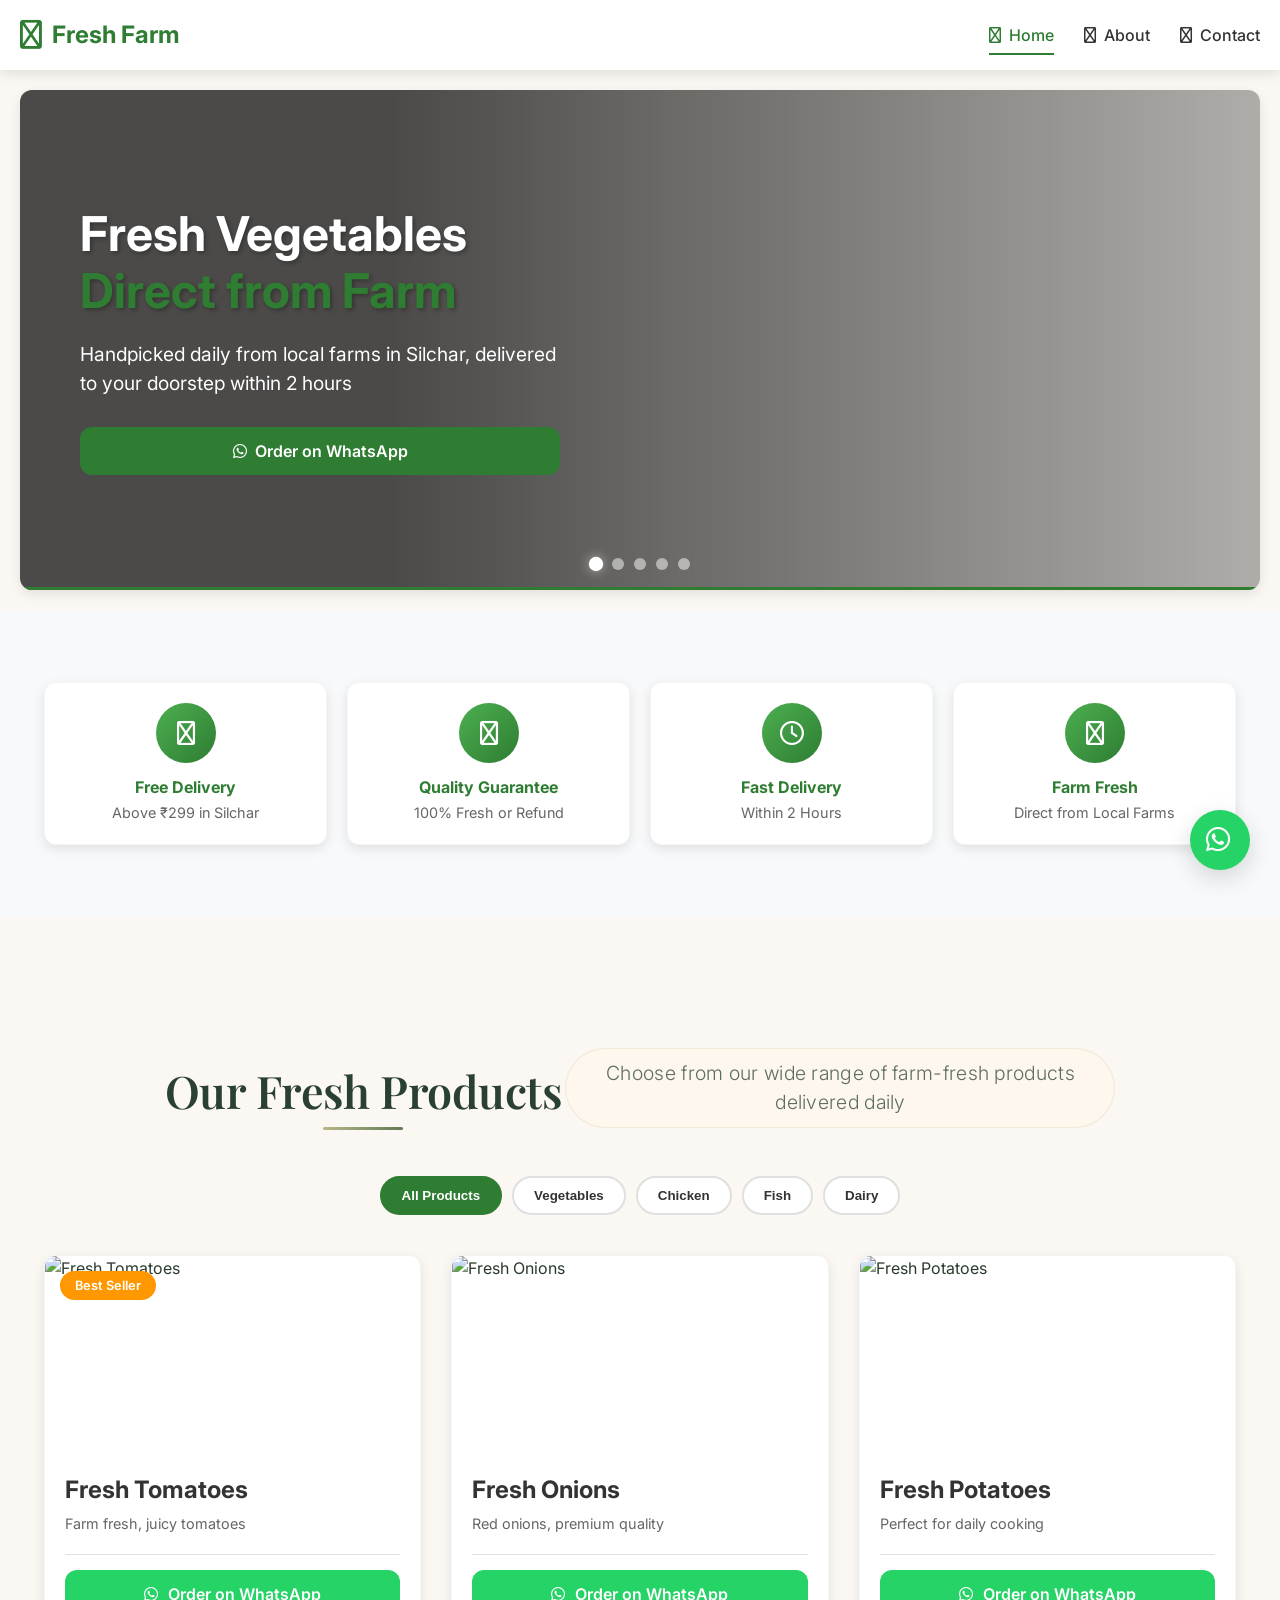
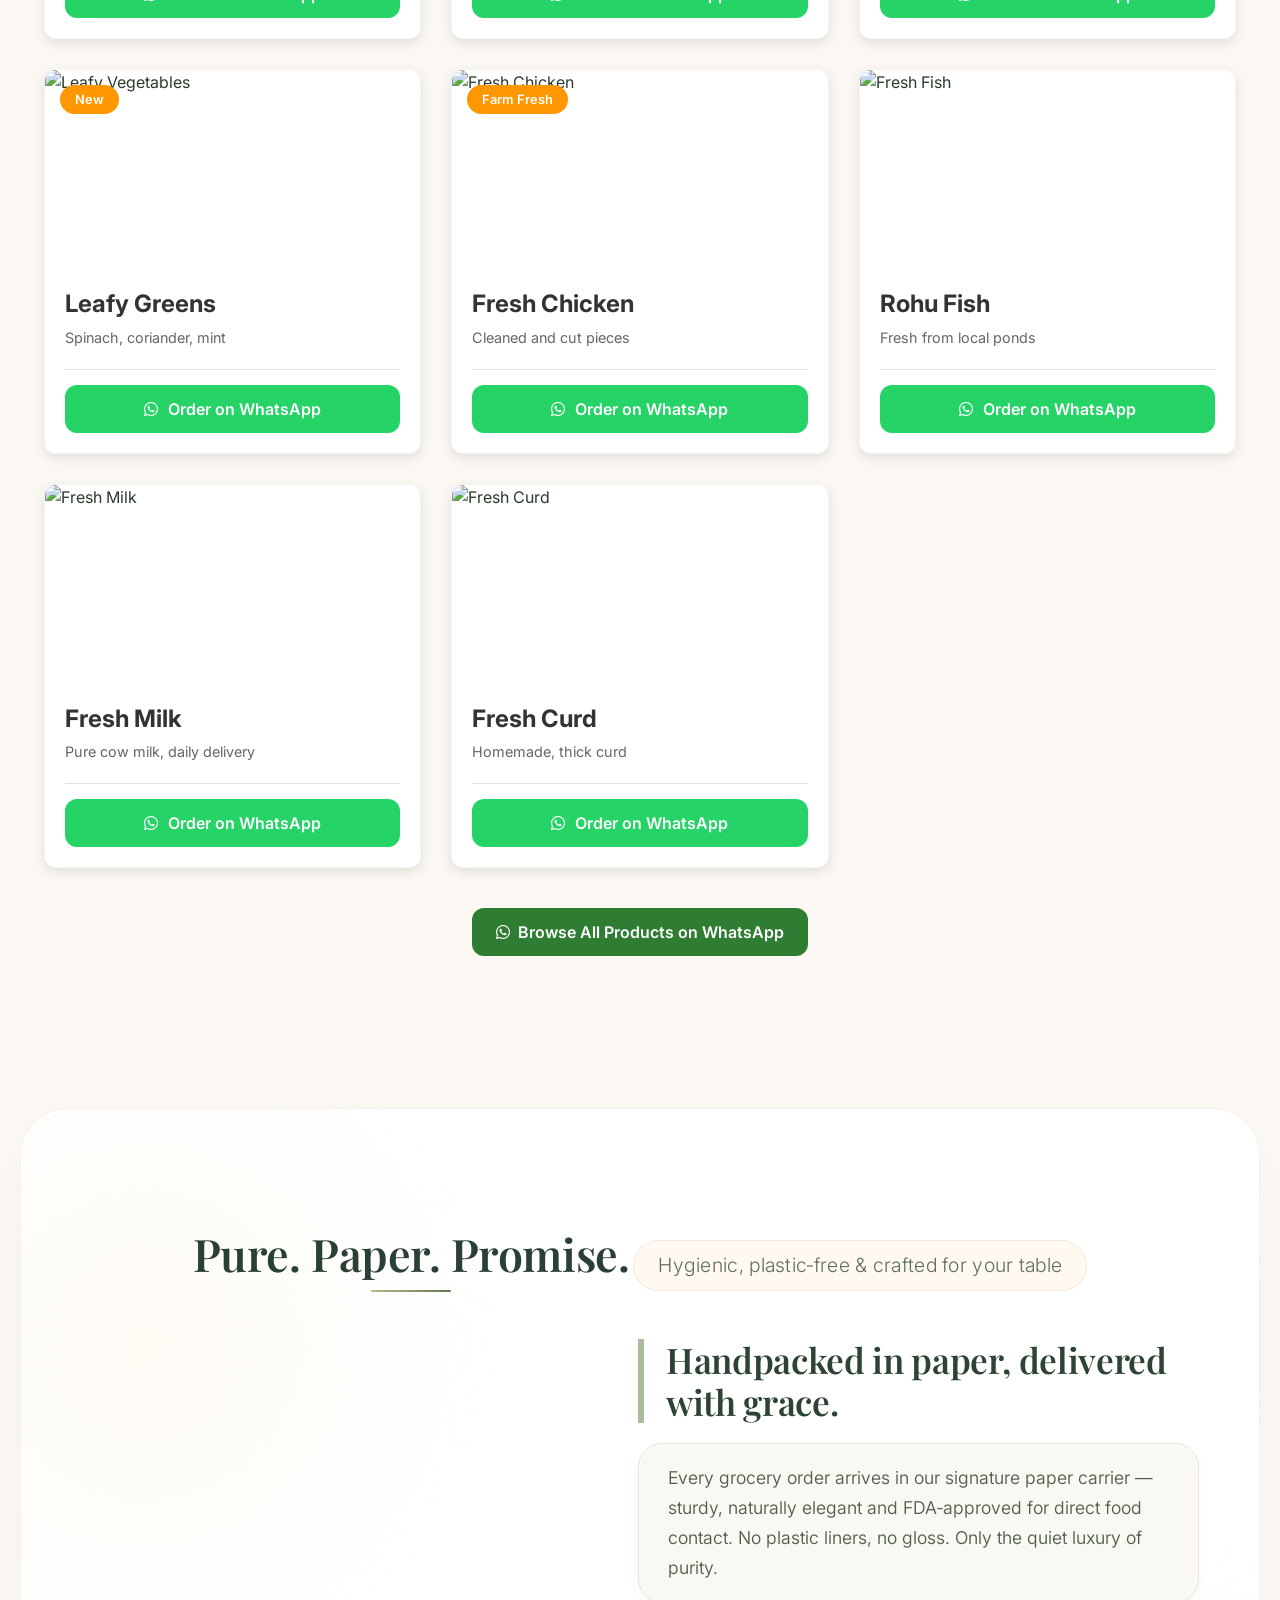
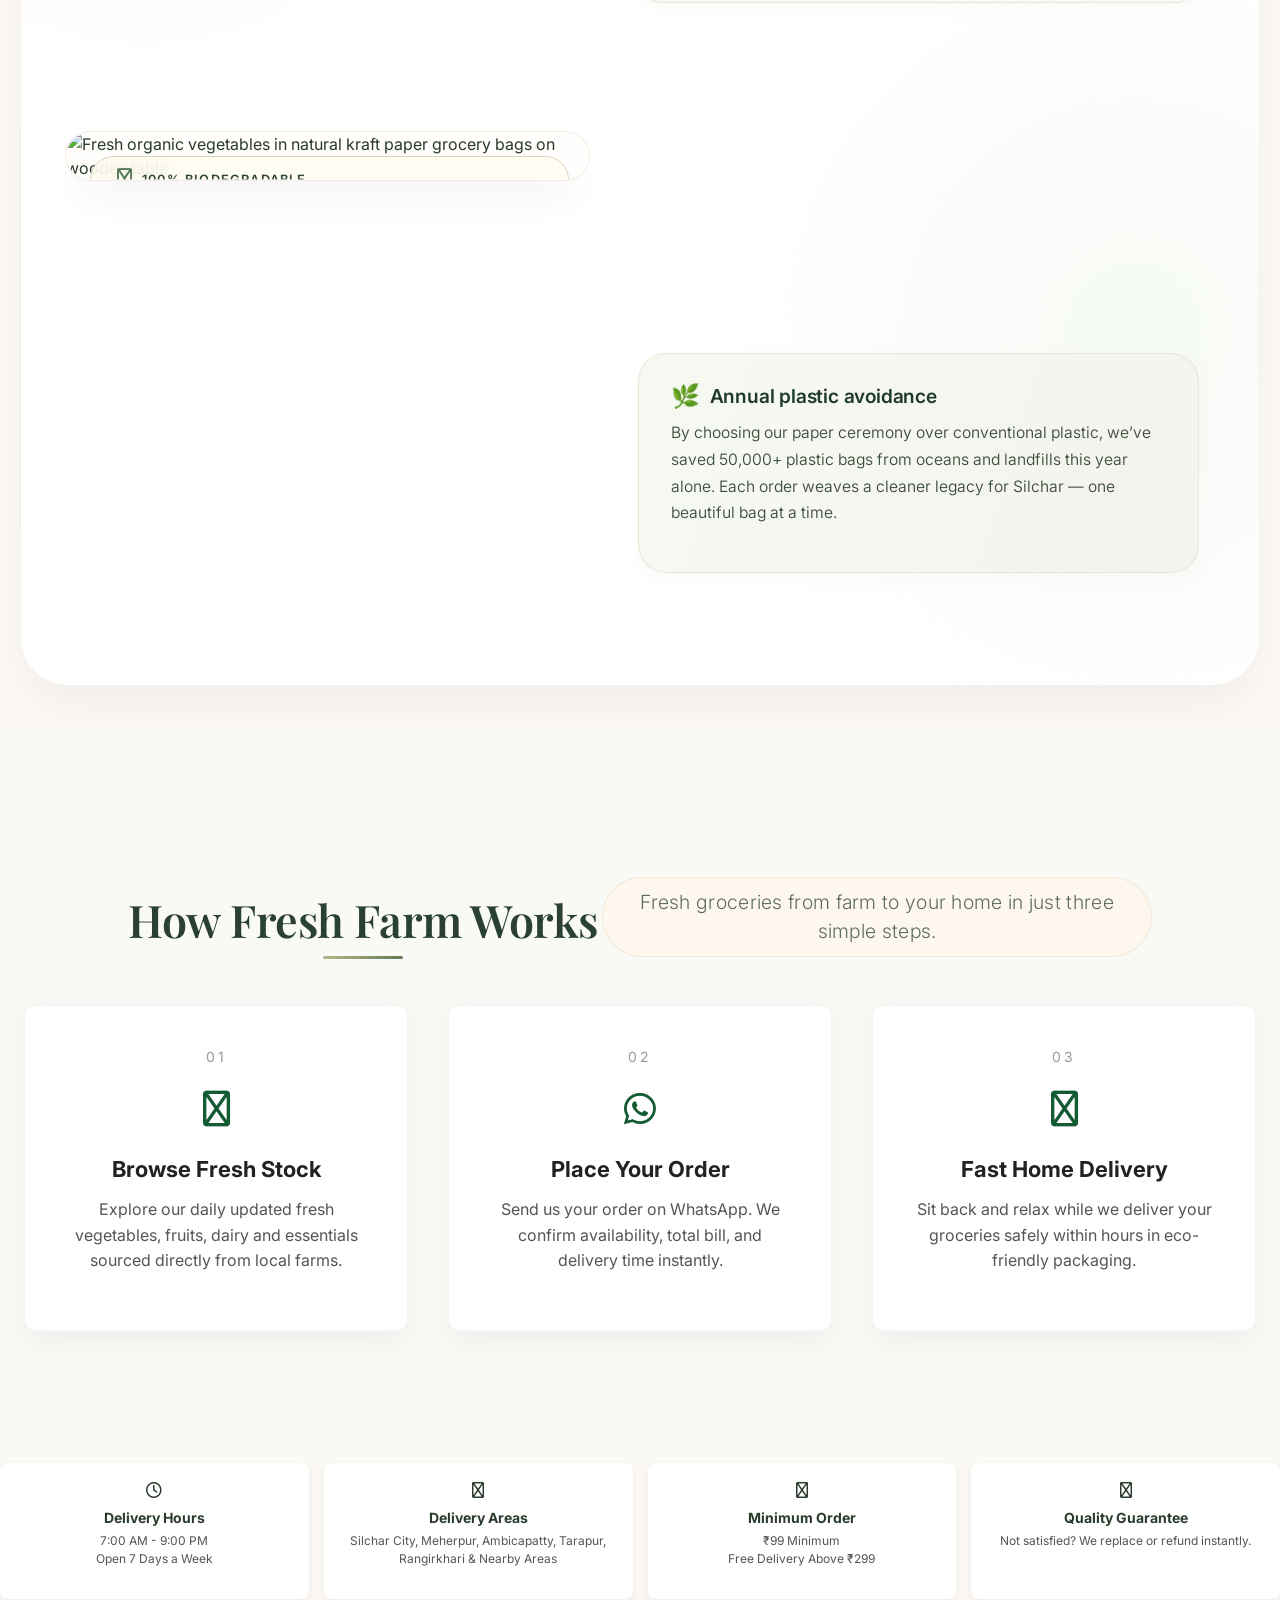
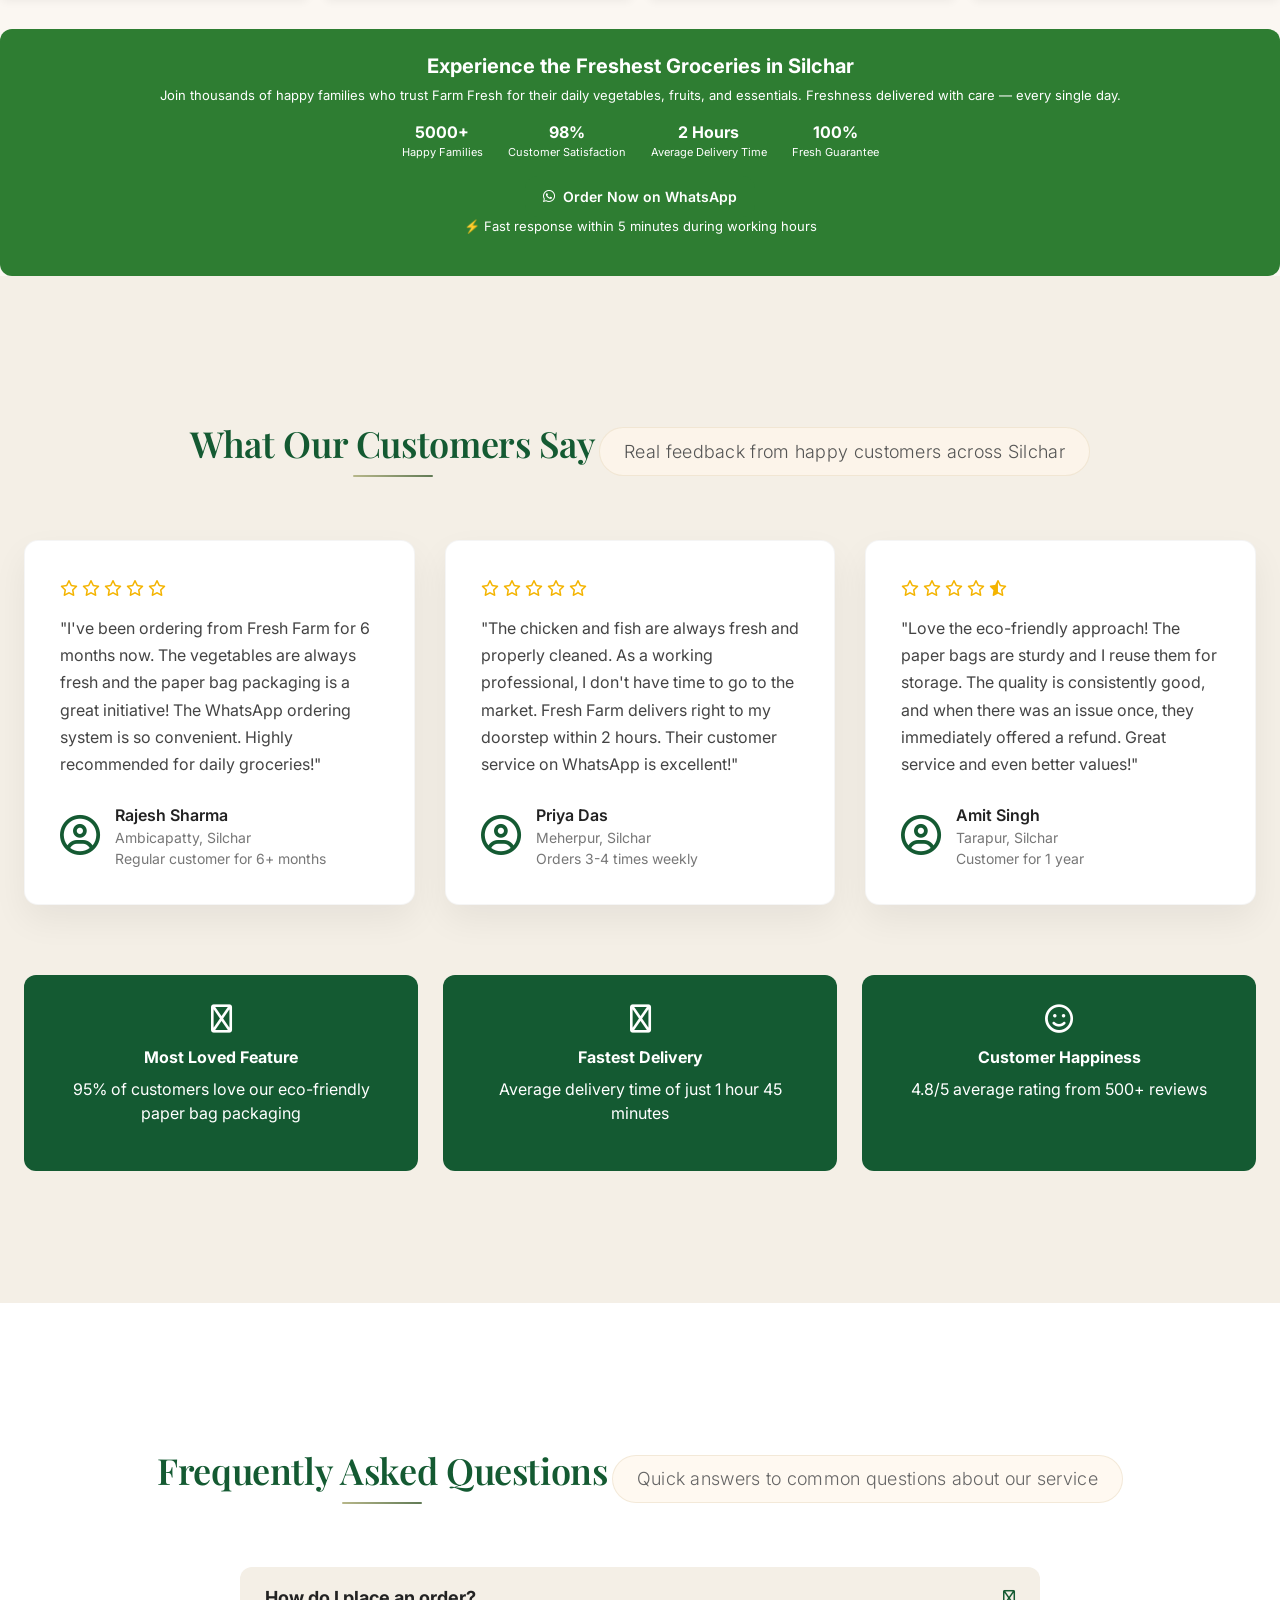
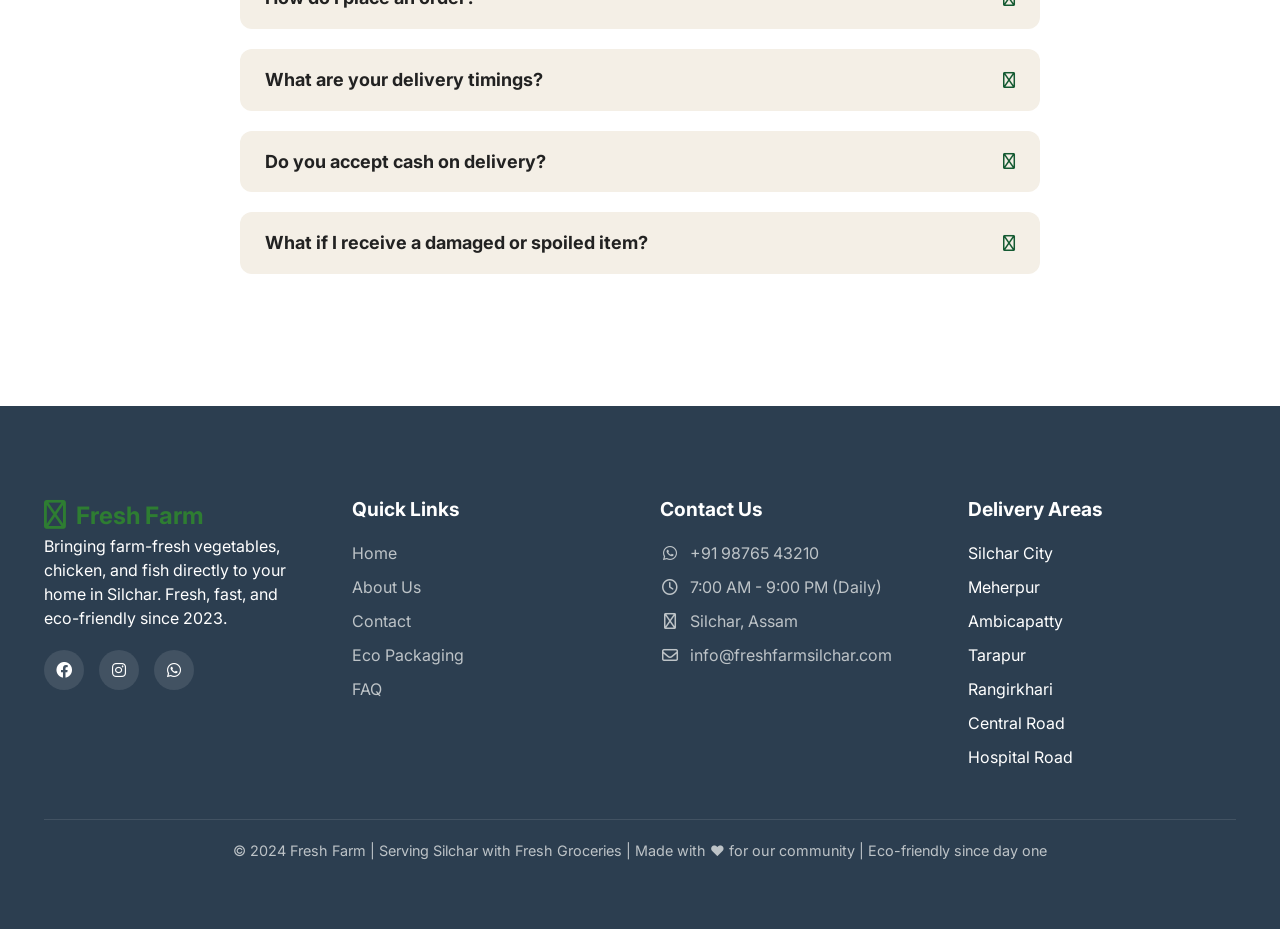
==== index.html @ 11649e35 "Initial website upload" ====
<!DOCTYPE html>
<html lang="en">
<head>
    <meta charset="UTF-8">
    <meta name="viewport" content="width=device-width, initial-scale=1.0">
    <title>Fresh Farm | Farm to Home - Silchar's Best Grocery Delivery</title>
    <link rel="stylesheet" href="https://cdnjs.cloudflare.com/ajax/libs/font-awesome/6.4.0/css/all.min.css">
    <link rel="stylesheet" href="css/style.css">
</head>
<body>

    <!-- NAVBAR -->
    <nav class="navbar">
        <div class="nav-container">
            <div class="logo">
                <i class="fas fa-leaf"></i>
                <span>Fresh Farm</span>
            </div>
            <ul class="nav-links">
                <li><a href="index.html" class="active"><i class="fas fa-home"></i> Home</a></li>
                <li><a href="about.html"><i class="fas fa-info-circle"></i> About</a></li>
                <li><a href="contact.html"><i class="fas fa-phone-alt"></i> Contact</a></li>
            </ul>
            <div class="mobile-menu">
                <i class="fas fa-bars"></i>
            </div>
        </div>
    </nav>

    <!-- HERO SLIDER -->
    <section class="hero-slider">
        <div class="slider-container">
            <!-- Slide 1 -->
            <div class="slide active">
                <div class="slide-image" style="background-image: url('https://images.unsplash.com/photo-1542838132-92c53300491e?ixlib=rb-1.2.1&auto=format&fit=crop&w=1600&q=80');"></div>
                <div class="slide-content">
                    <h1>Fresh Vegetables <span class="highlight">Direct from Farm</span></h1>
                    <p>Handpicked daily from local farms in Silchar, delivered to your doorstep within 2 hours</p>
                    <a href="https://wa.me/919876543210" class="btn btn-primary"><i class="fab fa-whatsapp"></i> Order on WhatsApp</a>
                </div>
            </div>
            
            <!-- Slide 2 -->
            <div class="slide">
                <div class="slide-image" style="background-image: url('https://images.unsplash.com/photo-1566385101042-1a0f0c126a96?ixlib=rb-1.2.1&auto=format&fit=crop&w=1600&q=80');"></div>
                <div class="slide-content">
                    <h1>Fresh Chicken <span class="highlight">& Fish</span></h1>
                    <p>Premium quality chicken & fresh fish, cleaned and cut ready for cooking</p>
                    <a href="https://wa.me/919876543210" class="btn btn-primary"><i class="fab fa-whatsapp"></i> Order Meat & Fish</a>
                </div>
            </div>
            
            <!-- Slide 3 -->
            <div class="slide">
                <div class="slide-image" style="background-image: url('https://images.unsplash.com/photo-1556909114-f6e7ad7d3136?ixlib=rb-1.2.1&auto=format&fit=crop&w=1600&q=80');"></div>
                <div class="slide-content">
                    <h1>Daily Dairy <span class="highlight">Products</span></h1>
                    <p>Fresh milk, curd, and dairy products delivered every morning</p>
                    <a href="#categories" class="btn btn-primary">Browse Dairy Products</a>
                </div>
            </div>
            
            <!-- Slide 4 -->
            <div class="slide">
                <div class="slide-image" style="background-image: url('https://images.unsplash.com/photo-1604176354204-9268737828e4?ixlib=rb-1.2.1&auto=format&fit=crop&w=1600&q=80');"></div>
                <div class="slide-content">
                    <h1>Eco-Friendly <span class="highlight">Packaging</span></h1>
                    <p>All items packed in 100% biodegradable paper bags - Good for you & the planet</p>
                    <a href="#packaging" class="btn btn-primary">Learn About Our Packaging</a>
                </div>
            </div>
            
            <!-- Slide 5 -->
            <div class="slide">
                <div class="slide-image" style="background-image: url('https://images.unsplash.com/photo-1589923186741-b7d59d6b2c4a?ixlib=rb-1.2.1&auto=format&fit=crop&w=1600&q=80');"></div>
                <div class="slide-content">
                    <h1>Free Delivery <span class="highlight">in Silchar</span></h1>
                    <p>Free home delivery on orders above ₹299. Serving Silchar since 2023</p>
                    <a href="https://wa.me/919876543210" class="btn btn-primary"><i class="fab fa-whatsapp"></i> Start Ordering Now</a>
                </div>
            </div>
        </div>
        
        <!-- Slider Controls -->
        <button class="slider-control prev">
            <i class="fas fa-chevron-left"></i>
        </button>
        <button class="slider-control next">
            <i class="fas fa-chevron-right"></i>
        </button>
        
        <!-- Slider Dots -->
        <div class="slider-dots">
            <span class="dot active"></span>
            <span class="dot"></span>
            <span class="dot"></span>
            <span class="dot"></span>
            <span class="dot"></span>
        </div>
    </section>

    <!-- TRUST BADGES -->
    <section class="trust-badges">
        <div class="container">
            <div class="trust-badge">
                <div class="trust-icon">
                    <i class="fas fa-truck"></i>
                </div>
                <h4>Free Delivery</h4>
                <p>Above ₹299 in Silchar</p>
            </div>
            <div class="trust-badge">
                <div class="trust-icon">
                    <i class="fas fa-shield-alt"></i>
                </div>
                <h4>Quality Guarantee</h4>
                <p>100% Fresh or Refund</p>
            </div>
            <div class="trust-badge">
                <div class="trust-icon">
                    <i class="fas fa-clock"></i>
                </div>
                <h4>Fast Delivery</h4>
                <p>Within 2 Hours</p>
            </div>
            <div class="trust-badge">
                <div class="trust-icon">
                    <i class="fas fa-seedling"></i>
                </div>
                <h4>Farm Fresh</h4>
                <p>Direct from Local Farms</p>
            </div>
        </div>
    </section>

    <!-- CATEGORIES -->
    <section class="categories" id="categories">
        <div class="container">
            <div class="section-header">
                <h2>Our Fresh Products</h2>
                <p>Choose from our wide range of farm-fresh products delivered daily</p>
            </div>

            <div class="category-tabs">
                <button class="tab-btn active" data-category="all">All Products</button>
                <button class="tab-btn" data-category="vegetables">Vegetables</button>
                <button class="tab-btn" data-category="chicken">Chicken</button>
                <button class="tab-btn" data-category="fish">Fish</button>
                <button class="tab-btn" data-category="dairy">Dairy</button>
            </div>

            <div class="products-grid">
                <!-- Product 1 -->
                <div class="product-card" data-category="vegetables">
                    <div class="product-badge">Best Seller</div>
                    <div class="product-image">
                        <img src="https://images.unsplash.com/photo-1561136594-7f68413baa99?ixlib=rb-1.2.1&auto=format&fit=crop&w=400&q=80" alt="Fresh Tomatoes">
                    </div>
                    <div class="product-content">
                        <h3>Fresh Tomatoes</h3>
                        <p class="product-desc">Farm fresh, juicy tomatoes</p>
                        <div class="product-footer">
                            <a href="https://wa.me/919876543210?text=Hi! I'd like to order Fresh Tomatoes from Fresh Farm" class="whatsapp-order-btn">
                                <i class="fab fa-whatsapp"></i> Order on WhatsApp
                            </a>
                        </div>
                    </div>
                </div>

                <!-- Product 2 -->
                <div class="product-card" data-category="vegetables">
                    <div class="product-image">
                        <img src="https://images.unsplash.com/photo-1560707303-4e980ce876ad?ixlib=rb-1.2.1&auto=format&fit=crop&w=400&q=80" alt="Fresh Onions">
                    </div>
                    <div class="product-content">
                        <h3>Fresh Onions</h3>
                        <p class="product-desc">Red onions, premium quality</p>
                        <div class="product-footer">
                            <a href="https://wa.me/919876543210?text=Hi! I'd like to order Fresh Onions from Fresh Farm" class="whatsapp-order-btn">
                                <i class="fab fa-whatsapp"></i> Order on WhatsApp
                            </a>
                        </div>
                    </div>
                </div>

                <!-- Product 3 -->
                <div class="product-card" data-category="vegetables">
                    <div class="product-image">
                        <img src="https://images.unsplash.com/photo-1518977676601-b53f82aba655?ixlib=rb-1.2.1&auto=format&fit=crop&w=400&q=80" alt="Fresh Potatoes">
                    </div>
                    <div class="product-content">
                        <h3>Fresh Potatoes</h3>
                        <p class="product-desc">Perfect for daily cooking</p>
                        <div class="product-footer">
                            <a href="https://wa.me/919876543210?text=Hi! I'd like to order Fresh Potatoes from Fresh Farm" class="whatsapp-order-btn">
                                <i class="fab fa-whatsapp"></i> Order on WhatsApp
                            </a>
                        </div>
                    </div>
                </div>

                <!-- Product 4 -->
                <div class="product-card" data-category="vegetables">
                    <div class="product-badge">New</div>
                    <div class="product-image">
                        <img src="https://images.unsplash.com/photo-1590779033100-9f60a05a013d?ixlib=rb-1.2.1&auto=format&fit=crop&w=400&q=80" alt="Leafy Vegetables">
                    </div>
                    <div class="product-content">
                        <h3>Leafy Greens</h3>
                        <p class="product-desc">Spinach, coriander, mint</p>
                        <div class="product-footer">
                            <a href="https://wa.me/919876543210?text=Hi! I'd like to order Leafy Greens from Fresh Farm" class="whatsapp-order-btn">
                                <i class="fab fa-whatsapp"></i> Order on WhatsApp
                            </a>
                        </div>
                    </div>
                </div>

                <!-- Product 5 -->
                <div class="product-card" data-category="chicken">
                    <div class="product-badge">Farm Fresh</div>
                    <div class="product-image">
                        <img src="https://images.unsplash.com/photo-1607623814075-e51df1bdc82f?ixlib=rb-1.2.1&auto=format&fit=crop&w=400&q=80" alt="Fresh Chicken">
                    </div>
                    <div class="product-content">
                        <h3>Fresh Chicken</h3>
                        <p class="product-desc">Cleaned and cut pieces</p>
                        <div class="product-footer">
                            <a href="https://wa.me/919876543210?text=Hi! I'd like to order Fresh Chicken from Fresh Farm" class="whatsapp-order-btn">
                                <i class="fab fa-whatsapp"></i> Order on WhatsApp
                            </a>
                        </div>
                    </div>
                </div>

                <!-- Product 6 -->
                <div class="product-card" data-category="fish">
                    <div class="product-image">
                        <img src="https://images.unsplash.com/photo-1579586337278-3f7b879eb6ce?ixlib=rb-1.2.1&auto=format&fit=crop&w=400&q=80" alt="Fresh Fish">
                    </div>
                    <div class="product-content">
                        <h3>Rohu Fish</h3>
                        <p class="product-desc">Fresh from local ponds</p>
                        <div class="product-footer">
                            <a href="https://wa.me/919876543210?text=Hi! I'd like to order Rohu Fish from Fresh Farm" class="whatsapp-order-btn">
                                <i class="fab fa-whatsapp"></i> Order on WhatsApp
                            </a>
                        </div>
                    </div>
                </div>

                <!-- Product 7 -->
                <div class="product-card" data-category="dairy">
                    <div class="product-image">
                        <img src="https://images.unsplash.com/photo-1563636619-e9143da7973b?ixlib=rb-1.2.1&auto=format&fit=crop&w=400&q=80" alt="Fresh Milk">
                    </div>
                    <div class="product-content">
                        <h3>Fresh Milk</h3>
                        <p class="product-desc">Pure cow milk, daily delivery</p>
                        <div class="product-footer">
                            <a href="https://wa.me/919876543210?text=Hi! I'd like to order Fresh Milk from Fresh Farm" class="whatsapp-order-btn">
                                <i class="fab fa-whatsapp"></i> Order on WhatsApp
                            </a>
                        </div>
                    </div>
                </div>

                <!-- Product 8 -->
                <div class="product-card" data-category="dairy">
                    <div class="product-image">
                        <img src="https://images.unsplash.com/photo-1550583724-b2692b85b150?ixlib=rb-1.2.1&auto=format&fit=crop&w=400&q=80" alt="Fresh Curd">
                    </div>
                    <div class="product-content">
                        <h3>Fresh Curd</h3>
                        <p class="product-desc">Homemade, thick curd</p>
                        <div class="product-footer">
                            <a href="https://wa.me/919876543210?text=Hi! I'd like to order Fresh Curd from Fresh Farm" class="whatsapp-order-btn">
                                <i class="fab fa-whatsapp"></i> Order on WhatsApp
                            </a>
                        </div>
                    </div>
                </div>
            </div>

            <div class="view-all">
                <a href="https://wa.me/919876543210?text=Hi! I'd like to see all available products and place an order from Fresh Farm" class="btn btn-primary">
                    <i class="fab fa-whatsapp"></i> Browse All Products on WhatsApp
                </a>
            </div>
        </div>
    </section>

    <!DOCTYPE html>
<html lang="en">
<head>
    <meta charset="UTF-8">
    <meta name="viewport" content="width=device-width, initial-scale=1.0">
    <title>Premium Paper · Hygienic Grocery</title>
    <!-- Font Awesome 6 (free) -->
    <link rel="stylesheet" href="https://cdnjs.cloudflare.com/ajax/libs/font-awesome/6.0.0-beta3/css/all.min.css">
    <!-- Elegant, premium fonts -->
    <link href="https://fonts.googleapis.com/css2?family=Inter:wght@300;400;500;600;700&family=Playfair+Display:wght@500;600&display=swap" rel="stylesheet">
    <style>
        * {
            margin: 0;
            padding: 0;
            box-sizing: border-box;
        }

        body {
            background: #fbf7f2;   /* warm, subtle backdrop – feels artisanal */
            font-family: 'Inter', sans-serif;
            line-height: 1.5;
            color: #2a3b2c;
        }

        .container {
            max-width: 1280px;
            margin: 0 auto;
            padding: 2rem 1.5rem;
        }

        /* PREMIUM PAPER SECTION – refined, hygienic, luxurious touch */
        .packaging-section {
            background: #ffffff;
            background-image: 
                radial-gradient(circle at 10% 20%, rgba(248, 231, 202, 0.2) 0%, transparent 25%),
                radial-gradient(circle at 90% 70%, rgba(208, 228, 200, 0.2) 0%, transparent 30%);
            border-radius: 48px 48px 48px 48px;
            box-shadow: 0 25px 45px -12px rgba(0, 0, 0, 0.05), 0 2px 10px -6px rgba(0, 0, 0, 0.02);
            margin: 40px 20px;
            position: relative;
            transition: all 0.2s ease;
        }

        /* subtle paper texture overlay */
        .packaging-section::before {
            content: "";
            position: absolute;
            top: 0;
            left: 0;
            width: 100%;
            height: 100%;
            background-image: url('data:image/svg+xml;utf8,<svg xmlns="http://www.w3.org/2000/svg" width="100" height="100" viewBox="0 0 100 100"><filter id="noise"><feTurbulence type="fractalNoise" baseFrequency="0.65" numOctaves="1" stitchTiles="stitch"/><feColorMatrix type="matrix" values="1 0 0 0 0 0 1 0 0 0 0 0 1 0 0 0 0 0 0.08 0"/></filter><rect width="100" height="100" filter="url(%23noise)" opacity="0.15"/></svg>');
            opacity: 0.2;
            pointer-events: none;
            border-radius: 48px;
        }

        .section-header {
            text-align: center;
            margin-bottom: 3rem;
            position: relative;
        }

        .section-header h2 {
            font-family: 'Playfair Display', serif;
            font-size: 2.8rem;
            font-weight: 600;
            letter-spacing: -0.01em;
            color: #2a4035;        /* deep forest, grounded */
            margin-bottom: 0.5rem;
            position: relative;
            display: inline-block;
        }

        .section-header h2:after {
            content: "";
            position: absolute;
            bottom: -12px;
            left: 50%;
            transform: translateX(-50%);
            width: 80px;
            height: 2.5px;
            background: linear-gradient(90deg, #b7b78a, #617a55);
            border-radius: 4px;
        }

        .section-header p {
            font-size: 1.22rem;
            color: #5e6e5e;
            font-weight: 300;
            max-width: 550px;
            margin: 1.2rem auto 0;
            background: rgba(255, 247, 235, 0.7);
            padding: 0.6rem 1.5rem;
            border-radius: 60px;
            backdrop-filter: blur(2px);
            display: inline-block;
            letter-spacing: 0.3px;
            border: 1px solid rgba(215, 195, 160, 0.3);
        }

        /* main layout – clean, airy, sophisticated */
        .packaging-content {
            display: grid;
            grid-template-columns: 1fr 1.1fr;
            gap: 3rem;
            align-items: center;
            position: relative;
        }

        /* IMAGE SIDE – minimal, like a luxury editorial */
        .packaging-image {
            position: relative;
            border-radius: 32px;
            overflow: hidden;
            box-shadow: 0 25px 40px -18px rgba(60, 50, 30, 0.12);
            transition: transform 0.4s cubic-bezier(0.23, 1, 0.32, 1);
            background: #fffefc;
            border: 1px solid rgba(235, 220, 200, 0.5);
        }

        .packaging-image:hover {
            transform: scale(1.01);
        }

        .packaging-image img {
            width: 100%;
            height: 100%;
            object-fit: cover;
            display: block;
            transition: filter 0.3s;
            filter: saturate(0.96) contrast(1.02);
        }

        .packaging-badge {
            position: absolute;
            top: 24px;
            left: 24px;
            background: rgba(255, 255, 255, 0.9);
            backdrop-filter: blur(12px);
            -webkit-backdrop-filter: blur(12px);
            padding: 0.8rem 1.6rem;
            border-radius: 60px;
            font-weight: 600;
            display: flex;
            align-items: center;
            gap: 10px;
            box-shadow: 0 8px 20px rgba(0, 0, 0, 0.02);
            border: 1px solid rgba(255, 255, 255, 0.7);
            color: #1f3b2c;
            letter-spacing: 0.4px;
            font-size: 0.95rem;
        }

        .packaging-badge i {
            color: #527a5a;
            font-size: 1.25rem;
        }

        .packaging-badge span {
            font-weight: 600;
            text-transform: uppercase;
            font-size: 0.8rem;
            letter-spacing: 1.2px;
            color: #2c4538;
        }

        /* right side – premium, clean, structured */
        .packaging-info {
            padding-right: 1rem;
        }

        .packaging-info h3 {
            font-family: 'Playfair Display', serif;
            font-size: 2.2rem;
            font-weight: 600;
            color: #2d4433;
            line-height: 1.2;
            margin-bottom: 1.25rem;
            letter-spacing: -0.01em;
            border-left: 6px solid #aabb9b;
            padding-left: 1.4rem;
        }

        .packaging-info > p {
            font-size: 1.1rem;
            color: #4f5e4f;
            margin-bottom: 2.2rem;
            font-weight: 350;
            line-height: 1.7;
            background: #f9f8f2;
            padding: 1.2rem 1.8rem;
            border-radius: 24px;
            border: 1px solid #eae3d6;
            box-shadow: inset 0 1px 4px rgba(255,255,255,0.9), 0 6px 12px rgba(190, 170, 140, 0.05);
        }

        /* feature grid – minimal, like luxury goods */
        .packaging-features {
            display: grid;
            grid-template-columns: 1fr 1fr;
            gap: 1.8rem;
            margin: 2.8rem 0 2rem;
        }

        .feature {
            display: flex;
            gap: 1rem;
            align-items: flex-start;
            transition: all 0.15s;
            padding: 0.25rem 0;
        }

        .feature-icon {
            background: #ffffff;
            border-radius: 18px;
            min-width: 52px;
            height: 52px;
            display: flex;
            align-items: center;
            justify-content: center;
            font-size: 1.5rem;
            color: #537a5a;
            box-shadow: 0 6px 16px rgba(110, 100, 70, 0.04);
            border: 1px solid #f0eadb;
            transition: all 0.25s;
        }

        .feature:hover .feature-icon {
            background: #5b7a5a;
            color: white;
            border-color: #5b7a5a;
            box-shadow: 0 12px 22px rgba(87, 130, 90, 0.1);
        }

        .feature-text h4 {
            font-size: 1.1rem;
            font-weight: 650;
            color: #1e3522;
            margin-bottom: 0.3rem;
            letter-spacing: -0.2px;
        }

        .feature-text p {
            font-size: 0.88rem;
            color: #5f6d60;
            font-weight: 350;
            line-height: 1.5;
            max-width: 200px;
        }

        /* ECO IMPACT – sophisticated, soft block */
        .eco-impact {
            margin-top: 2rem;
            background: linear-gradient(107deg, #f6f9f2 0%, #f4f3ed 100%);
            border-radius: 28px;
            padding: 1.8rem 2rem;
            border: 1px solid rgba(174, 168, 126, 0.2);
            backdrop-filter: blur(2px);
            box-shadow: 0 6px 18px rgba(150, 140, 110, 0.04);
        }

        .eco-impact h4 {
            display: flex;
            align-items: center;
            font-family: 'Inter', sans-serif;
            font-weight: 600;
            font-size: 1.2rem;
            letter-spacing: -0.2px;
            color: #1e3b2a;
            margin-bottom: 0.6rem;
        }

        .eco-impact h4:before {
            content: "🌿";
            margin-right: 10px;
            font-size: 1.45rem;
        }

        .eco-impact p {
            font-size: 0.98rem;
            line-height: 1.7;
            color: #3d4e3d;
            font-weight: 360;
        }

        /* RESPONSIVE */
        @media screen and (max-width: 1000px) {
            .packaging-content {
                grid-template-columns: 1fr;
                gap: 2rem;
            }

            .packaging-info {
                padding-right: 0;
            }

            .section-header h2 {
                font-size: 2.3rem;
            }
        }

        @media screen and (max-width: 600px) {
            .packaging-features {
                grid-template-columns: 1fr;
            }

            .packaging-info h3 {
                font-size: 1.8rem;
            }

            .packaging-section {
                margin: 20px 10px;
                border-radius: 32px;
            }

            .container {
                padding: 1.5rem 1.2rem;
            }

            .packaging-badge {
                top: 16px;
                left: 16px;
                padding: 0.5rem 1.2rem;
            }
        }

        /* extra premium detail: subtle divider */
        .packaging-info::after {
            display: none;   /* keep clean */
        }

        /* custom font smooth */
        .fas, .far, .fal {
            font-weight: 400;
        }

        .feature-icon i {
            transition: all 0.2s;
        }

        .feature:hover .feature-icon i {
            color: white;
        }

        /* kraft-paper vibe on badge */
        .packaging-badge {
            background: rgba(255, 252, 240, 0.85);
            border: 1px solid #dad4c1;
        }

        /* re-create a premium, *hygienic* perception – soft whites, clean spacing */
        .packaging-section {
            border: 1px solid rgba(200, 190, 170, 0.2);
        }

        .eco-impact p {
            font-weight: 350;
        }

        /* special small touches: */
        .packaging-image:after {
            content: "";
            position: absolute;
            top: 0;
            left: 0;
            width: 100%;
            height: 100%;
            box-shadow: inset 0 0 0 1px rgba(255, 255, 255, 0.6);
            pointer-events: none;
            border-radius: 32px;
        }

        .feature {
            padding-right: 0.8rem;
        }
    </style>
</head>
<body>

    <!-- PACKAGING SECTION – REDESIGNED: Premium, Hygienic, Pure Paper Craft -->
    <section class="packaging-section" id="packaging">
        <div class="container">
            <div class="section-header">
                <h2>Pure. Paper. Promise.</h2>
                <p>Hygienic, plastic‑free & crafted for your table</p>
            </div>

            <div class="packaging-content">
                <!-- PHOTOGRAPHIC LEFT – minimal, premium, real paper bag texture -->
                <div class="packaging-image">
                    <img src="https://images.unsplash.com/photo-1606787366850-de6330128bfc?auto=format&fit=crop&w=600&q=80" alt="Fresh organic vegetables in natural kraft paper grocery bags on wooden table">



                    <div class="packaging-badge">
                        <i class="fas fa-leaf"></i>
                        <span>100% Biodegradable</span>
                    </div>
                </div>

                <!-- RIGHT SIDE – elevated, calm, sophisticated grocery story -->
                <div class="packaging-info">
                    <h3>Handpacked in paper, delivered with grace.</h3>
                    <p>Every grocery order arrives in our signature paper carrier — sturdy, naturally elegant and FDA‑approved for direct food contact. No plastic liners, no gloss. Only the quiet luxury of purity.</p>
                    
                    <div class="packaging-features">
                        <div class="feature">
                            <div class="feature-icon">
                                <i class="fas fa-recycle"></i>
                            </div>
                            <div class="feature-text">
                                <h4>Biodegrades in weeks</h4>
                                <p>Returns to earth within 60 days — zero microplastic, zero guilt</p>
                            </div>
                        </div>
                        
                        <div class="feature">
                            <div class="feature-icon">
                                <i class="fas fa-shield-alt"></i>
                            </div>
                            <div class="feature-text">
                                <h4>Food‑safe & chemical‑free</h4>
                                <p>FDA certified, no bleaches or coatings. Pure cellulose.</p>
                            </div>
                        </div>
                        
                        <div class="feature">
                            <div class="feature-icon">
                                <i class="fas fa-hand-holding-heart"></i>
                            </div>
                            <div class="feature-text">
                                <h4>Heirloom durability</h4>
                                <p>Reinforced handles & wet‑strength fibres – reuse for months</p>
                            </div>
                        </div>
                        
                        <div class="feature">
                            <div class="feature-icon">
                                <i class="fas fa-tint-slash"></i>
                            </div>
                            <div class="feature-text">
                                <h4>Natural wax barrier</h4>
                                <p>Leak‑resistant lining (beeswax blend) for fish, meat, produce</p>
                            </div>
                        </div>
                    </div>
                    
                    <div class="eco-impact">
                        <h4>Annual plastic avoidance</h4>
                        <p>By choosing our paper ceremony over conventional plastic, we’ve saved 50,000+ plastic bags from oceans and landfills this year alone. Each order weaves a cleaner legacy for Silchar — one beautiful bag at a time.</p>
                    </div>
                </div>
            </div>
        </div>
    </section>

    <!-- small note: the redesign echoes a premium, almost editorial aesthetic. 
         The imagery, typography and warm neutrals convey 'hygienic luxury' -->
</body>
</html>
  <!-- HOW IT WORKS -->
<section class="how-it-works">
    <div class="container">

        <div class="section-header">
            <h2>How Fresh Farm Works</h2>
            <p>Fresh groceries from farm to your home in just three simple steps.</p>
        </div>

        <div class="steps-container">

            <!-- STEP 1 -->
            <div class="step">
                <div class="step-number">01</div>
                <div class="step-icon">
                    <i class="fas fa-leaf"></i>
                </div>
                <h3>Browse Fresh Stock</h3>
                <p>
                    Explore our daily updated fresh vegetables, fruits, dairy and essentials sourced directly from local farms.
                </p>
            </div>

            <!-- STEP 2 -->
            <div class="step">
                <div class="step-number">02</div>
                <div class="step-icon">
                    <i class="fab fa-whatsapp"></i>
                </div>
                <h3>Place Your Order</h3>
                <p>
                    Send us your order on WhatsApp. We confirm availability, total bill, and delivery time instantly.
                </p>
            </div>

            <!-- STEP 3 -->
            <div class="step">
                <div class="step-number">03</div>
                <div class="step-icon">
                    <i class="fas fa-truck"></i>
                </div>
                <h3>Fast Home Delivery</h3>
                <p>
                    Sit back and relax while we deliver your groceries safely within hours in eco-friendly packaging.
                </p>
            </div>

        </div>

    </div>
</section>

        <!-- TRUST SECTION -->
        <div class="delivery-info">

            <div class="info-card">
                <i class="fas fa-clock"></i>
                <h4>Delivery Hours</h4>
                <p>7:00 AM - 9:00 PM<br>Open 7 Days a Week</p>
            </div>

            <div class="info-card">
                <i class="fas fa-map-marker-alt"></i>
                <h4>Delivery Areas</h4>
                <p>Silchar City, Meherpur, Ambicapatty, Tarapur, Rangirkhari & Nearby Areas</p>
            </div>

            <div class="info-card">
                <i class="fas fa-rupee-sign"></i>
                <h4>Minimum Order</h4>
                <p>₹99 Minimum<br>Free Delivery Above ₹299</p>
            </div>

            <div class="info-card">
                <i class="fas fa-shield-alt"></i>
                <h4>Quality Guarantee</h4>
                <p>Not satisfied? We replace or refund instantly.</p>
            </div>

        </div>

        <!-- CTA SECTION -->
        <div class="whatsapp-cta">
            <div class="cta-content">
                <h3>Experience the Freshest Groceries in Silchar</h3>
                <p>
                    Join thousands of happy families who trust Farm Fresh for their daily vegetables, fruits, and essentials.
                    Freshness delivered with care — every single day.
                </p>

                <div class="cta-stats">
                    <div class="stat">
                        <span class="stat-number">5000+</span>
                        <span class="stat-label">Happy Families</span>
                    </div>
                    <div class="stat">
                        <span class="stat-number">98%</span>
                        <span class="stat-label">Customer Satisfaction</span>
                    </div>
                    <div class="stat">
                        <span class="stat-number">2 Hours</span>
                        <span class="stat-label">Average Delivery Time</span>
                    </div>
                    <div class="stat">
                        <span class="stat-number">100%</span>
                        <span class="stat-label">Fresh Guarantee</span>
                    </div>
                </div>
            </div>

            <a href="https://wa.me/919876543210" class="btn btn-primary btn-large">
                <i class="fab fa-whatsapp"></i> Order Now on WhatsApp
            </a>

            <p class="cta-note">⚡ Fast response within 5 minutes during working hours</p>
        </div>

    </div>
</section>

    <!-- TESTIMONIALS -->
    <section class="testimonials">
        <div class="container">
            <div class="section-header">
                <h2>What Our Customers Say</h2>
                <p>Real feedback from happy customers across Silchar</p>
            </div>
            
            <div class="testimonials-grid">
                <div class="testimonial-card">
                    <div class="testimonial-rating">
                        <i class="fas fa-star"></i>
                        <i class="fas fa-star"></i>
                        <i class="fas fa-star"></i>
                        <i class="fas fa-star"></i>
                        <i class="fas fa-star"></i>
                    </div>
                    <div class="testimonial-content">
                        <p>"I've been ordering from Fresh Farm for 6 months now. The vegetables are always fresh and the paper bag packaging is a great initiative! The WhatsApp ordering system is so convenient. Highly recommended for daily groceries!"</p>
                    </div>
                    <div class="testimonial-author">
                        <div class="author-avatar">
                            <i class="fas fa-user-circle"></i>
                        </div>
                        <div class="author-details">
                            <div class="author-name">Rajesh Sharma</div>
                            <div class="author-location">Ambicapatty, Silchar</div>
                            <div class="author-order">Regular customer for 6+ months</div>
                        </div>
                    </div>
                </div>
                
                <div class="testimonial-card">
                    <div class="testimonial-rating">
                        <i class="fas fa-star"></i>
                        <i class="fas fa-star"></i>
                        <i class="fas fa-star"></i>
                        <i class="fas fa-star"></i>
                        <i class="fas fa-star"></i>
                    </div>
                    <div class="testimonial-content">
                        <p>"The chicken and fish are always fresh and properly cleaned. As a working professional, I don't have time to go to the market. Fresh Farm delivers right to my doorstep within 2 hours. Their customer service on WhatsApp is excellent!"</p>
                    </div>
                    <div class="testimonial-author">
                        <div class="author-avatar">
                            <i class="fas fa-user-circle"></i>
                        </div>
                        <div class="author-details">
                            <div class="author-name">Priya Das</div>
                            <div class="author-location">Meherpur, Silchar</div>
                            <div class="author-order">Orders 3-4 times weekly</div>
                        </div>
                    </div>
                </div>
                
                <div class="testimonial-card">
                    <div class="testimonial-rating">
                        <i class="fas fa-star"></i>
                        <i class="fas fa-star"></i>
                        <i class="fas fa-star"></i>
                        <i class="fas fa-star"></i>
                        <i class="fas fa-star-half-alt"></i>
                    </div>
                    <div class="testimonial-content">
                        <p>"Love the eco-friendly approach! The paper bags are sturdy and I reuse them for storage. The quality is consistently good, and when there was an issue once, they immediately offered a refund. Great service and even better values!"</p>
                    </div>
                    <div class="testimonial-author">
                        <div class="author-avatar">
                            <i class="fas fa-user-circle"></i>
                        </div>
                        <div class="author-details">
                            <div class="author-name">Amit Singh</div>
                            <div class="author-location">Tarapur, Silchar</div>
                            <div class="author-order">Customer for 1 year</div>
                        </div>
                    </div>
                </div>
            </div>
            
            <div class="testimonial-highlights">
                <div class="highlight-card">
                    <i class="fas fa-leaf"></i>
                    <h4>Most Loved Feature</h4>
                    <p>95% of customers love our eco-friendly paper bag packaging</p>
                </div>
                <div class="highlight-card">
                    <i class="fas fa-bolt"></i>
                    <h4>Fastest Delivery</h4>
                    <p>Average delivery time of just 1 hour 45 minutes</p>
                </div>
                <div class="highlight-card">
                    <i class="fas fa-smile"></i>
                    <h4>Customer Happiness</h4>
                    <p>4.8/5 average rating from 500+ reviews</p>
                </div>
            </div>
        </div>
    </section>

    <!-- FAQ SECTION -->
    <section class="faq-section">
        <div class="container">
            <div class="section-header">
                <h2>Frequently Asked Questions</h2>
                <p>Quick answers to common questions about our service</p>
            </div>
            
            <div class="faq-grid">
                <div class="faq-item">
                    <div class="faq-question">
                        <h4>How do I place an order?</h4>
                        <i class="fas fa-chevron-down"></i>
                    </div>
                    <div class="faq-answer">
                        <p>Simply send us a message on WhatsApp with your order list including items, quantities, and your delivery address. We'll confirm availability and provide the total amount.</p>
                    </div>
                </div>
                
                <div class="faq-item">
                    <div class="faq-question">
                        <h4>What are your delivery timings?</h4>
                        <i class="fas fa-chevron-down"></i>
                    </div>
                    <div class="faq-answer">
                        <p>We deliver from 7:00 AM to 9:00 PM every day, including Sundays and holidays. Orders placed before 8:00 PM will be delivered the same day.</p>
                    </div>
                </div>
                
                <div class="faq-item">
                    <div class="faq-question">
                        <h4>Do you accept cash on delivery?</h4>
                        <i class="fas fa-chevron-down"></i>
                    </div>
                    <div class="faq-answer">
                        <p>Yes, we accept cash on delivery for all orders. We also accept UPI payments for contactless transactions.</p>
                    </div>
                </div>
                
                <div class="faq-item">
                    <div class="faq-question">
                        <h4>What if I receive a damaged or spoiled item?</h4>
                        <i class="fas fa-chevron-down"></i>
                    </div>
                    <div class="faq-answer">
                        <p>We offer a 100% satisfaction guarantee. If you receive any damaged or spoiled items, simply message us on WhatsApp with a photo, and we'll provide an immediate refund or replacement.</p>
                    </div>
                </div>
            </div>
        </div>
    </section>

    <!-- WHATSAPP FLOATING BUTTON -->
    <a href="https://wa.me/919876543210" class="whatsapp-float" target="_blank">
        <i class="fab fa-whatsapp"></i>
        <span class="whatsapp-text">Order Now</span>
    </a>

    <!-- FOOTER -->
    <footer>
        <div class="container">
            <div class="footer-content">
                <div class="footer-section">
                    <div class="logo">
                        <i class="fas fa-leaf"></i>
                        <span>Fresh Farm</span>
                    </div>
                    <p>Bringing farm-fresh vegetables, chicken, and fish directly to your home in Silchar. Fresh, fast, and eco-friendly since 2023.</p>
                    <div class="social-icons">
                        <a href="#"><i class="fab fa-facebook"></i></a>
                        <a href="#"><i class="fab fa-instagram"></i></a>
                        <a href="https://wa.me/919876543210"><i class="fab fa-whatsapp"></i></a>
                    </div>
                </div>
                <div class="footer-section">
                    <h4>Quick Links</h4>
                    <ul>
                        <li><a href="index.html">Home</a></li>
                        <li><a href="about.html">About Us</a></li>
                        <li><a href="contact.html">Contact</a></li>
                        <li><a href="#packaging">Eco Packaging</a></li>
                        <li><a href="#faq">FAQ</a></li>
                    </ul>
                </div>
                <div class="footer-section">
                    <h4>Contact Us</h4>
                    <ul class="contact-info">
                        <li><i class="fab fa-whatsapp"></i> +91 98765 43210</li>
                        <li><i class="fas fa-clock"></i> 7:00 AM - 9:00 PM (Daily)</li>
                        <li><i class="fas fa-map-marker-alt"></i> Silchar, Assam</li>
                        <li><i class="fas fa-envelope"></i> info@freshfarmsilchar.com</li>
                    </ul>
                </div>
                <div class="footer-section">
                    <h4>Delivery Areas</h4>
                    <ul>
                        <li>Silchar City</li>
                        <li>Meherpur</li>
                        <li>Ambicapatty</li>
                        <li>Tarapur</li>
                        <li>Rangirkhari</li>
                        <li>Central Road</li>
                        <li>Hospital Road</li>
                    </ul>
                </div>
            </div>
            <div class="footer-bottom">
                <p>© 2024 Fresh Farm | Serving Silchar with Fresh Groceries | Made with ❤️ for our community | Eco-friendly since day one</p>
            </div>
        </div>
    </footer>

    <script src="js/script.js"></script>
</body>
</html>
---- css/style.css ----
/* ============================= */
/* RESET & ROOT VARIABLES */
/* ============================= */

* {
    margin: 0;
    padding: 0;
    box-sizing: border-box;
}

:root {
    --primary-color: #2e7d32;
    --primary-dark: #1b5e20;
    --primary-light: #4caf50;
    --secondary-color: #ff9800;
    --accent-color: #2196f3;

    --text-color: #333;
    --text-light: #666;

    --bg-light: #f8f9fa;
    --white: #ffffff;
    --gray: #e0e0e0;
    --gray-dark: #757575;

    --shadow: 0 6px 20px rgba(0, 0, 0, 0.06);
    --shadow-hover: 0 12px 35px rgba(0, 0, 0, 0.12);

    --radius: 12px;
    --transition: all 0.3s ease;
}

body {
    font-family: 'Segoe UI', Tahoma, Geneva, Verdana, sans-serif;
    line-height: 1.6;
    color: var(--text-color);
    background-color: var(--white);
    overflow-x: hidden;

    -webkit-font-smoothing: antialiased;
    -moz-osx-font-smoothing: grayscale;
}

img {
    max-width: 100%;
    display: block;
}

/* ============================= */
/* CONTAINER */
/* ============================= */

.container {
    width: 100%;
    max-width: 1200px;
    margin: 0 auto;
    padding: 0 20px;
}

/* ============================= */
/* TYPOGRAPHY */
/* ============================= */

h1, h2, h3, h4 {
    font-weight: 700;
    line-height: 1.2;
    margin-bottom: 1rem;
}

h1 { font-size: 2.5rem; }
h2 { font-size: 2rem; }
h3 { font-size: 1.5rem; }

p { margin-bottom: 1rem; }

.highlight {
    color: var(--primary-color);
}

/* ============================= */
/* BUTTONS */
/* ============================= */

.btn {
    display: inline-flex;
    align-items: center;
    justify-content: center;
    gap: 8px;
    padding: 12px 24px;
    border-radius: var(--radius);
    font-weight: 600;
    text-decoration: none;
    border: none;
    cursor: pointer;
    transition: var(--transition);
    font-size: 1rem;
}

.btn-primary {
    background-color: var(--primary-color);
    color: var(--white);
}

.btn-primary:hover {
    background-color: var(--primary-dark);
    transform: translateY(-3px);
    box-shadow: var(--shadow-hover);
}

.btn-secondary {
    background: transparent;
    color: var(--primary-color);
    border: 2px solid var(--primary-color);
}

.btn-secondary:hover {
    background: var(--primary-color);
    color: var(--white);
}

/* ============================= */
/* NAVBAR */
/* ============================= */

.navbar {
    background: var(--white);
    box-shadow: var(--shadow);
    position: sticky;
    top: 0;
    z-index: 1000;
    padding: 15px 0;
}

.nav-container {
    display: flex;
    justify-content: space-between;
    align-items: center;
    padding: 0 20px;
}

.logo {
    display: flex;
    align-items: center;
    gap: 10px;
    font-size: 1.5rem;
    font-weight: 700;
    color: var(--primary-color);
}

.nav-links {
    display: flex;
    list-style: none;
    gap: 30px;
}

.nav-links a {
    text-decoration: none;
    color: var(--text-color);
    font-weight: 500;
    transition: var(--transition);
    position: relative;
}

.nav-links a:hover,
.nav-links a.active {
    color: var(--primary-color);
}

/* ============================= */
/* HERO SLIDER */
/* ============================= */

.hero-slider {
    position: relative;
    height: 500px;
    overflow: hidden;
    border-radius: var(--radius);
    margin: 20px;
    box-shadow: var(--shadow);
}

.slider-container {
    display: flex;
    height: 100%;
    transition: transform 0.6s cubic-bezier(0.4, 0, 0.2, 1);
    will-change: transform;
}

.slide {
    min-width: 100%;
    height: 100%;
    position: relative;
}

.slide-image {
    position: absolute;
    inset: 0;
    background-size: cover;
    background-position: center;
    animation: zoomEffect 30s ease-in-out infinite;
}

@keyframes zoomEffect {
    0%,100% { transform: scale(1); }
    50% { transform: scale(1.05); }
}

.slide::before {
    content: '';
    position: absolute;
    inset: 0;
    background: linear-gradient(to right, rgba(0,0,0,0.7) 30%, rgba(0,0,0,0.3));
    z-index: 1;
}

.slide-content {
    position: relative;
    z-index: 2;
    color: var(--white);
    padding: 60px;
    max-width: 600px;
    height: 100%;
    display: flex;
    flex-direction: column;
    justify-content: center;
}

/* Slider Controls */

.slider-control {
    position: absolute;
    top: 50%;
    transform: translateY(-50%);
    width: 50px;
    height: 50px;
    border-radius: 50%;
    background: rgba(255,255,255,0.15);
    backdrop-filter: blur(8px);
    border: 1px solid rgba(255,255,255,0.3);
    display: flex;
    align-items: center;
    justify-content: center;
    cursor: pointer;
    z-index: 3;
    transition: var(--transition);
    color: white;
}

.slider-control:hover {
    transform: translateY(-50%) scale(1.1);
}

.slider-control.prev { left: 20px; }
.slider-control.next { right: 20px; }

.slider-dots {
    position: absolute;
    bottom: 20px;
    left: 50%;
    transform: translateX(-50%);
    display: flex;
    gap: 10px;
    z-index: 3;
}

.dot {
    width: 12px;
    height: 12px;
    border-radius: 50%;
    background: rgba(255,255,255,0.5);
    cursor: pointer;
    transition: var(--transition);
}

.dot.active {
    background: var(--white);
    transform: scale(1.2);
}

/* ============================= */
/* CARD STYLE IMPROVEMENT */
/* ============================= */

.product-card,
.trust-badge,
.step,
.testimonial-card {
    border: 1px solid rgba(0,0,0,0.04);
}

/* ============================= */
/* WHATSAPP FLOAT */
/* ============================= */

.whatsapp-float {
    position: fixed;
    bottom: 30px;
    right: 30px;
    background: #25D366;
    color: white;
    width: 60px;
    height: 60px;
    border-radius: 50%;
    display: flex;
    align-items: center;
    justify-content: center;
    text-decoration: none;
    box-shadow: var(--shadow-hover);
    transition: width 0.3s ease, border-radius 0.3s ease, transform 0.3s ease;
    z-index: 1000;
}

.whatsapp-float:hover {
    width: 180px;
    border-radius: 30px;
    transform: scale(1.05);
}

/* ============================= */
/* RESPONSIVE */
/* ============================= */

@media (max-width: 992px) {
    .hero-slider { height: 400px; }
}

@media (max-width: 768px) {
    .hero-slider { height: 350px; }
    .slide-content { padding: 30px; }
}

@media (max-width: 576px) {
    .hero-slider {
        height: 300px;
        margin: 5px;
        border-radius: 8px;
    }

    .slide-content h1 {
        font-size: 1.6rem;
    }
}

/* Accessibility */
@media (prefers-reduced-motion: reduce) {
    * {
        animation: none !important;
        transition: none !important;
    }
}
/* CSS Reset & Base Styles */
* {
    margin: 0;
    padding: 0;
    box-sizing: border-box;
}

:root {
    --primary-color: #2e7d32;
    --primary-dark: #1b5e20;
    --primary-light: #4caf50;
    --secondary-color: #ff9800;
    --accent-color: #2196f3;
    --text-color: #333;
    --text-light: #666;
    --bg-light: #f8f9fa;
    --white: #ffffff;
    --gray: #e0e0e0;
    --gray-dark: #757575;
    --shadow: 0 4px 12px rgba(0, 0, 0, 0.1);
    --shadow-hover: 0 8px 24px rgba(0, 0, 0, 0.15);
    --radius: 12px;
    --transition: all 0.3s ease;
}

body {
    font-family: 'Segoe UI', Tahoma, Geneva, Verdana, sans-serif;
    line-height: 1.6;
    color: var(--text-color);
    background-color: var(--white);
    overflow-x: hidden;
}

.container {
    width: 100%;
    max-width: 1200px;
    margin: 0 auto;
    padding: 0 20px;
}

/* Typography */
h1, h2, h3, h4 {
    font-weight: 700;
    line-height: 1.2;
    margin-bottom: 1rem;
}

h1 {
    font-size: 2.5rem;
}

h2 {
    font-size: 2rem;
}

h3 {
    font-size: 1.5rem;
}

p {
    margin-bottom: 1rem;
}

.highlight {
    color: var(--primary-color);
}

/* Buttons */
.btn {
    display: inline-flex;
    align-items: center;
    justify-content: center;
    gap: 8px;
    padding: 12px 24px;
    border-radius: var(--radius);
    font-weight: 600;
    text-decoration: none;
    border: none;
    cursor: pointer;
    transition: var(--transition);
    font-size: 1rem;
}

.btn-primary {
    background-color: var(--primary-color);
    color: var(--white);
}

.btn-primary:hover {
    background-color: var(--primary-dark);
    transform: translateY(-2px);
    box-shadow: var(--shadow-hover);
}

.btn-secondary {
    background-color: transparent;
    color: var(--primary-color);
    border: 2px solid var(--primary-color);
}

.btn-secondary:hover {
    background-color: var(--primary-color);
    color: var(--white);
}

.btn-large {
    padding: 15px 30px;
    font-size: 1.1rem;
}


/* Navbar */
.navbar {
    background-color: var(--white);
    box-shadow: var(--shadow);
    position: sticky;
    top: 0;
    z-index: 1000;
    padding: 15px 0;
}

.nav-container {
    display: flex;
    justify-content: space-between;
    align-items: center;
    padding: 0 20px;
}

.logo {
    display: flex;
    align-items: center;
    gap: 10px;
    font-size: 1.5rem;
    font-weight: 700;
    color: var(--primary-color);
}

.logo i {
    font-size: 1.8rem;
}

.nav-links {
    display: flex;
    list-style: none;
    gap: 30px;
}

.nav-links a {
    text-decoration: none;
    color: var(--text-color);
    font-weight: 500;
    display: flex;
    align-items: center;
    gap: 8px;
    transition: var(--transition);
    padding: 8px 0;
    position: relative;
}

.nav-links a.active {
    color: var(--primary-color);
}

.nav-links a.active::after {
    content: '';
    position: absolute;
    bottom: 0;
    left: 0;
    width: 100%;
    height: 2px;
    background-color: var(--primary-color);
}

.nav-links a:hover {
    color: var(--primary-color);
}

.mobile-menu {
    display: none;
    font-size: 1.5rem;
    cursor: pointer;
    color: var(--text-color);
}

/* Hero Slider */
.hero-slider {
    position: relative;
    height: 500px;
    overflow: hidden;
    border-radius: var(--radius);
    margin: 20px;
    box-shadow: var(--shadow);
}

.slider-container {
    display: flex;
    height: 100%;
    transition: transform 0.6s cubic-bezier(0.4, 0, 0.2, 1);
}

.slide {
    min-width: 100%;
    height: 100%;
    position: relative;
}

.slide-image {
    position: absolute;
    top: 0;
    left: 0;
    width: 100%;
    height: 100%;
    background-size: cover;
    background-position: center;
    animation: zoomEffect 20s infinite;
}

@keyframes zoomEffect {
    0% {
        transform: scale(1);
    }
    50% {
        transform: scale(1.05);
    }
    100% {
        transform: scale(1);
    }
}

.slide::before {
    content: '';
    position: absolute;
    top: 0;
    left: 0;
    width: 100%;
    height: 100%;
    background: linear-gradient(to right, rgba(0,0,0,0.7) 30%, rgba(0,0,0,0.3));
    z-index: 1;
}

.slide-content {
    position: relative;
    z-index: 2;
    color: var(--white);
    padding: 60px;
    max-width: 600px;
    height: 100%;
    display: flex;
    flex-direction: column;
    justify-content: center;
    animation: slideContentIn 0.8s ease-out 0.3s both;
}

@keyframes slideContentIn {
    from {
        opacity: 0;
        transform: translateX(-30px);
    }
    to {
        opacity: 1;
        transform: translateX(0);
    }
}

.slide-content h1 {
    font-size: 3rem;
    margin-bottom: 20px;
    text-shadow: 2px 2px 4px rgba(0,0,0,0.3);
    animation: titleIn 0.8s ease-out 0.5s both;
}

@keyframes titleIn {
    from {
        opacity: 0;
        transform: translateY(20px);
    }
    to {
        opacity: 1;
        transform: translateY(0);
    }
}

.slide-content p {
    font-size: 1.2rem;
    margin-bottom: 30px;
    opacity: 0.9;
    animation: textIn 0.8s ease-out 0.7s both;
}

@keyframes textIn {
    from {
        opacity: 0;
        transform: translateY(20px);
    }
    to {
        opacity: 1;
        transform: translateY(0);
    }
}

.slide-content .btn {
    animation: buttonIn 0.8s ease-out 0.9s both;
}

@keyframes buttonIn {
    from {
        opacity: 0;
        transform: translateY(20px);
    }
    to {
        opacity: 1;
        transform: translateY(0);
    }
}

.slider-control {
    position: absolute;
    top: 50%;
    transform: translateY(-50%);
    background: rgba(255, 255, 255, 0.9);
    border: none;
    width: 50px;
    height: 50px;
    border-radius: 50%;
    display: flex;
    align-items: center;
    justify-content: center;
    cursor: pointer;
    z-index: 3;
    transition: var(--transition);
    color: var(--primary-color);
    font-size: 1.2rem;
    opacity: 0;
}

.hero-slider:hover .slider-control {
    opacity: 1;
}

.slider-control:hover {
    background: var(--white);
    transform: translateY(-50%) scale(1.1);
}

.slider-control.prev {
    left: 20px;
}

.slider-control.next {
    right: 20px;
}

.slider-dots {
    position: absolute;
    bottom: 20px;
    left: 50%;
    transform: translateX(-50%);
    display: flex;
    gap: 10px;
    z-index: 3;
}

.dot {
    width: 12px;
    height: 12px;
    border-radius: 50%;
    background: rgba(255, 255, 255, 0.5);
    cursor: pointer;
    transition: var(--transition);
}

.dot.active {
    background: var(--white);
    transform: scale(1.2);
    box-shadow: 0 0 10px rgba(255, 255, 255, 0.5);
}

/* Auto-play progress indicator */
.slide::after {
    content: '';
    position: absolute;
    bottom: 0;
    left: 0;
    width: 100%;
    height: 3px;
    background: rgba(255, 255, 255, 0.3);
    z-index: 2;
}

.slide.active::after {
    animation: progress 5s linear;
    background: var(--primary-color);
}

@keyframes progress {
    from {
        width: 0%;
    }
    to {
        width: 100%;
    }
}

/* Trust Badges */
.trust-badges {
    padding: 40px 20px;
    background-color: var(--bg-light);
}

.trust-badges .container {
    display: grid;
    grid-template-columns: repeat(auto-fit, minmax(250px, 1fr));
    gap: 20px;
}

.trust-badge {
    text-align: center;
    padding: 20px;
    background: var(--white);
    border-radius: var(--radius);
    box-shadow: var(--shadow);
    transition: var(--transition);
}

.trust-badge:hover {
    transform: translateY(-5px);
    box-shadow: var(--shadow-hover);
}

.trust-icon {
    width: 60px;
    height: 60px;
    background: linear-gradient(135deg, var(--primary-light), var(--primary-color));
    border-radius: 50%;
    display: flex;
    align-items: center;
    justify-content: center;
    margin: 0 auto 15px;
    color: var(--white);
    font-size: 1.5rem;
}

.trust-badge h4 {
    margin-bottom: 5px;
    color: var(--primary-color);
}

.trust-badge p {
    color: var(--text-light);
    margin: 0;
    font-size: 0.9rem;
}

/* Categories & Products */
.categories {
    padding: 80px 20px;
}

.section-header {
    text-align: center;
    margin-bottom: 40px;
}

.section-header h2 {
    color: var(--primary-color);
    margin-bottom: 10px;
}

.section-header p {
    color: var(--text-light);
    font-size: 1.1rem;
}

.category-tabs {
    display: flex;
    justify-content: center;
    gap: 10px;
    margin-bottom: 40px;
    flex-wrap: wrap;
}

.tab-btn {
    padding: 10px 20px;
    border: 2px solid var(--gray);
    background: var(--white);
    border-radius: 30px;
    font-weight: 600;
    cursor: pointer;
    transition: var(--transition);
    color: var(--text-color);
}

.tab-btn:hover, .tab-btn.active {
    background: var(--primary-color);
    color: var(--white);
    border-color: var(--primary-color);
}

.products-grid {
    display: grid;
    grid-template-columns: repeat(auto-fill, minmax(280px, 1fr));
    gap: 30px;
    margin-bottom: 40px;
}

.product-card {
    background: var(--white);
    border-radius: var(--radius);
    overflow: hidden;
    box-shadow: var(--shadow);
    transition: var(--transition);
    position: relative;
    opacity: 0;
    transform: translateY(20px);
    animation: fadeInUp 0.6s ease forwards;
}

@keyframes fadeInUp {
    to {
        opacity: 1;
        transform: translateY(0);
    }
}

.product-card:nth-child(1) { animation-delay: 0.1s; }
.product-card:nth-child(2) { animation-delay: 0.2s; }
.product-card:nth-child(3) { animation-delay: 0.3s; }
.product-card:nth-child(4) { animation-delay: 0.4s; }
.product-card:nth-child(5) { animation-delay: 0.5s; }
.product-card:nth-child(6) { animation-delay: 0.6s; }
.product-card:nth-child(7) { animation-delay: 0.7s; }
.product-card:nth-child(8) { animation-delay: 0.8s; }

.product-card:hover {
    transform: translateY(-10px);
    box-shadow: var(--shadow-hover);
}

.product-badge {
    position: absolute;
    top: 15px;
    left: 15px;
    background: var(--secondary-color);
    color: var(--white);
    padding: 5px 15px;
    border-radius: 20px;
    font-size: 0.8rem;
    font-weight: 600;
    z-index: 2;
}

.product-image {
    height: 200px;
    overflow: hidden;
}

.product-image img {
    width: 100%;
    height: 100%;
    object-fit: cover;
    transition: transform 0.5s ease;
}

.product-card:hover .product-image img {
    transform: scale(1.1);
}

.product-content {
    padding: 20px;
}

.product-content h3 {
    margin-bottom: 8px;
    color: var(--text-color);
}

.product-desc {
    color: var(--text-light);
    font-size: 0.9rem;
    margin-bottom: 20px;
}

.product-footer {
    padding-top: 15px;
    border-top: 1px solid var(--gray);
}

.whatsapp-order-btn {
    display: flex;
    align-items: center;
    justify-content: center;
    gap: 10px;
    background: #25D366;
    color: var(--white);
    text-decoration: none;
    padding: 12px;
    border-radius: var(--radius);
    font-weight: 600;
    transition: var(--transition);
    width: 100%;
}

.whatsapp-order-btn:hover {
    background: #128C7E;
    transform: translateY(-2px);
}

.view-all {
    text-align: center;
    margin-top: 40px;
}

/* Packaging Section */
.packaging-section {
    padding: 80px 20px;
    background: linear-gradient(135deg, #f8fdf8 0%, #e8f5e9 100%);
}

.packaging-content {
    display: grid;
    grid-template-columns: 1fr 1fr;
    gap: 50px;
    align-items: center;
}

.packaging-image {
    position: relative;
}

.packaging-image img {
    width: 100%;
    border-radius: var(--radius);
    box-shadow: var(--shadow-hover);
}

.packaging-badge {
    position: absolute;
    top: 20px;
    right: 20px;
    background: var(--primary-color);
    color: var(--white);
    padding: 10px 20px;
    border-radius: 30px;
    display: flex;
    align-items: center;
    gap: 10px;
    font-weight: 600;
}

.packaging-info h3 {
    color: var(--primary-color);
    margin-bottom: 20px;
}

.packaging-features {
    margin: 30px 0;
}

.feature {
    display: flex;
    gap: 15px;
    margin-bottom: 25px;
    align-items: flex-start;
    opacity: 0;
    transform: translateY(20px);
}

.feature.animate {
    animation: fadeInUp 0.6s ease forwards;
}

.feature:nth-child(1) { animation-delay: 0.2s; }
.feature:nth-child(2) { animation-delay: 0.4s; }
.feature:nth-child(3) { animation-delay: 0.6s; }
.feature:nth-child(4) { animation-delay: 0.8s; }

.feature-icon {
    width: 50px;
    height: 50px;
    background: var(--primary-light);
    border-radius: 50%;
    display: flex;
    align-items: center;
    justify-content: center;
    color: var(--white);
    font-size: 1.2rem;
    flex-shrink: 0;
}

.feature-text h4 {
    margin-bottom: 5px;
    color: var(--primary-dark);
}

.feature-text p {
    margin: 0;
    color: var(--text-light);
    font-size: 0.95rem;
}

.eco-impact {
    background: var(--white);
    padding: 25px;
    border-radius: var(--radius);
    border-left: 4px solid var(--primary-color);
    margin-top: 30px;
}

.eco-impact h4 {
    color: var(--primary-color);
    margin-bottom: 10px;
}
.how-it-works {
    padding: 100px 0;
    background: #f9f9f6;
}

.section-header {
    text-align: center;
    margin-bottom: 60px;
}

.section-header h2 {
    font-size: 36px;
    color: #145A32;
    margin-bottom: 15px;
}

.section-header p {
    font-size: 18px;
    color: #666;
}

.steps-container {
    display: flex;
    justify-content: space-between;
    gap: 40px;
    flex-wrap: wrap;
}

.step {
    background: #ffffff;
    padding: 40px;
    border-radius: 12px;
    flex: 1;
    min-width: 280px;
    text-align: center;
    box-shadow: 0 10px 30px rgba(0,0,0,0.05);
    transition: 0.3s ease;
}

.step:hover {
    transform: translateY(-8px);
}

.step-number {
    font-size: 14px;
    letter-spacing: 3px;
    color: #999;
    margin-bottom: 15px;
}

.step-icon {
    font-size: 36px;
    color: #145A32;
    margin-bottom: 20px;
}

.step h3 {
    font-size: 22px;
    margin-bottom: 15px;
    color: #222;
}

.step p {
    font-size: 16px;
    color: #555;
    line-height: 1.6;
}


/* Delivery Info Compact */
.delivery-info {
    display: flex;
    gap: 15px;
    justify-content: space-between;
    margin-bottom: 30px;
}

.info-card {
    flex: 1;
    background: #fff;
    padding: 15px;
    text-align: center;
    border-radius: 8px;
    box-shadow: 0 3px 8px rgba(0,0,0,0.05);
}

.info-card h4 {
    font-size: 14px;
    margin: 8px 0 5px;
}

.info-card p {
    font-size: 12px;
    color: #555;
}

/* CTA Compact */
.whatsapp-cta {
    background: #2e7d32;
    color: white;
    padding: 25px;
    border-radius: 12px;
    text-align: center;
}

.whatsapp-cta h3 {
    font-size: 20px;
    margin-bottom: 8px;
}

.whatsapp-cta p {
    font-size: 13px;
    margin-bottom: 15px;
}

.cta-stats {
    display: flex;
    justify-content: center;
    gap: 25px;
    margin-bottom: 15px;
}

.stat-number {
    font-size: 16px;
    font-weight: bold;
}

.stat-label {
    font-size: 11px;
    display: block;
}

.btn-large {
    padding: 10px 18px;
    font-size: 14px;
}

/* Mobile Responsive */
@media (max-width: 768px) {

    .steps-container,
    .delivery-info,
    .cta-stats {
        flex-direction: column;
        gap: 15px;
    }

}

/* TESTIMONIALS SECTION */
.testimonials {
    padding: 100px 0;
    background: #F4EFE6;  /* warm cream */
}

.testimonials .section-header {
    text-align: center;
    margin-bottom: 60px;
}

.testimonials .section-header h2 {
    font-size: 36px;
    color: #145A32;
    margin-bottom: 15px;
}

.testimonials .section-header p {
    font-size: 18px;
    color: #555;
}

.testimonials-grid {
    display: grid;
    grid-template-columns: repeat(auto-fit, minmax(300px, 1fr));
    gap: 30px;
}

.testimonial-card {
    background: #ffffff;
    padding: 35px;
    border-radius: 14px;
    box-shadow: 0 15px 35px rgba(0,0,0,0.06);
    transition: 0.3s ease;
}

.testimonial-card:hover {
    transform: translateY(-8px);
}

.testimonial-rating {
    color: #f4b400;
    margin-bottom: 15px;
}

.testimonial-content p {
    font-size: 16px;
    color: #444;
    line-height: 1.7;
    margin-bottom: 25px;
}

.testimonial-author {
    display: flex;
    align-items: center;
    gap: 15px;
}

.author-avatar {
    font-size: 40px;
    color: #145A32;
}

.author-name {
    font-weight: 600;
    color: #222;
}

.author-location,
.author-order {
    font-size: 14px;
    color: #777;
}

/* Highlights */
.testimonial-highlights {
    margin-top: 70px;
    display: grid;
    grid-template-columns: repeat(auto-fit, minmax(250px, 1fr));
    gap: 25px;
}

.highlight-card {
    background: #145A32;
    color: #fff;
    padding: 30px;
    border-radius: 12px;
    text-align: center;
}

.highlight-card i {
    font-size: 28px;
    margin-bottom: 15px;
}

.highlight-card h4 {
    margin-bottom: 10px;
}

/* FAQ SECTION */
.faq-section {
    padding: 100px 0;
    background: #ffffff;
}

.faq-section .section-header {
    text-align: center;
    margin-bottom: 60px;
}

.faq-section .section-header h2 {
    font-size: 36px;
    color: #145A32;
    margin-bottom: 15px;
}

.faq-section .section-header p {
    font-size: 18px;
    color: #666;
}

/* FAQ Grid */
.faq-grid {
    max-width: 800px;
    margin: 0 auto;
    display: flex;
    flex-direction: column;
    gap: 20px;
}

/* Each FAQ Item */
.faq-item {
    background: #F4EFE6;
    border-radius: 12px;
    overflow: hidden;
    transition: 0.3s ease;
}

/* Question */
.faq-question {
    display: flex;
    justify-content: space-between;
    align-items: center;
    padding: 20px 25px;
    cursor: pointer;
}

.faq-question h4 {
    font-size: 18px;
    color: #222;
    margin: 0;
}

.faq-question i {
    color: #145A32;
    transition: 0.3s ease;
}

/* Answer */
.faq-answer {
    max-height: 0;
    overflow: hidden;
    transition: max-height 0.4s ease, padding 0.3s ease;
    padding: 0 25px;
    background: #ffffff;
}

.faq-answer p {
    font-size: 16px;
    color: #555;
    line-height: 1.6;
    margin: 15px 0;
}

/* Active State */
.faq-item.active .faq-answer {
    max-height: 200px;
    padding: 10px 25px 20px 25px;
}

.faq-item.active .faq-question i {
    transform: rotate(180deg);
}



/* WhatsApp Floating Button */
.whatsapp-float {
    position: fixed;
    bottom: 30px;
    right: 30px;
    background: #25D366;
    color: var(--white);
    width: 60px;
    height: 60px;
    border-radius: 50%;
    display: flex;
    align-items: center;
    justify-content: center;
    text-decoration: none;
    box-shadow: var(--shadow-hover);
    z-index: 1000;
    transition: var(--transition);
    overflow: hidden;
    animation: pulse 2s infinite;
}

@keyframes pulse {
    0% {
        box-shadow: 0 0 0 0 rgba(37, 211, 102, 0.7);
    }
    70% {
        box-shadow: 0 0 0 15px rgba(37, 211, 102, 0);
    }
    100% {
        box-shadow: 0 0 0 0 rgba(37, 211, 102, 0);
    }
}

.whatsapp-float:hover {
    background: #128C7E;
    transform: scale(1.1);
    width: 180px;
    border-radius: 30px;
    animation: none;
}

.whatsapp-float i {
    font-size: 28px;
    position: absolute;
    left: 16px;
}

.whatsapp-text {
    position: absolute;
    right: 20px;
    opacity: 0;
    font-weight: 600;
    white-space: nowrap;
    transition: opacity 0.3s ease;
}

.whatsapp-float:hover .whatsapp-text {
    opacity: 1;
}

/* Footer */
footer {
    background: #2c3e50;
    color: var(--white);
    padding: 60px 20px 20px;
}

.footer-content {
    display: grid;
    grid-template-columns: repeat(auto-fit, minmax(250px, 1fr));
    gap: 40px;
    margin-bottom: 40px;
}

.footer-section h4 {
    color: var(--white);
    margin-bottom: 20px;
    font-size: 1.2rem;
}

.footer-section ul {
    list-style: none;
}

.footer-section ul li {
    margin-bottom: 10px;
}

.footer-section ul li a {
    color: #bdc3c7;
    text-decoration: none;
    transition: var(--transition);
}

.footer-section ul li a:hover {
    color: var(--white);
    padding-left: 5px;
}

.contact-info li {
    display: flex;
    align-items: center;
    gap: 10px;
    color: #bdc3c7;
    margin-bottom: 12px;
}

.contact-info i {
    width: 20px;
    text-align: center;
}

.social-icons {
    display: flex;
    gap: 15px;
    margin-top: 20px;
}

.social-icons a {
    width: 40px;
    height: 40px;
    background: rgba(255, 255, 255, 0.1);
    border-radius: 50%;
    display: flex;
    align-items: center;
    justify-content: center;
    color: var(--white);
    text-decoration: none;
    transition: var(--transition);
}

.social-icons a:hover {
    background: var(--primary-color);
    transform: translateY(-3px);
}

.footer-bottom {
    text-align: center;
    padding-top: 20px;
    border-top: 1px solid rgba(255, 255, 255, 0.1);
    color: #bdc3c7;
    font-size: 0.9rem;
}

/* Responsive Styles */
@media (max-width: 992px) {
    h1 {
        font-size: 2.2rem;
    }
    
    h2 {
        font-size: 1.8rem;
    }
    
    .hero-slider {
        height: 400px;
        margin: 10px;
    }
    
    .slide-content {
        padding: 40px;
    }
    
    .slide-content h1 {
        font-size: 2.5rem;
    }
    
    .packaging-content {
        grid-template-columns: 1fr;
        gap: 40px;
    }
    
    .products-grid {
        grid-template-columns: repeat(auto-fill, minmax(250px, 1fr));
    }
    
    .slider-control {
        opacity: 0.7;
    }
    
    .cta-content h3 {
        font-size: 1.8rem;
    }
    
    .stat-number {
        font-size: 2rem;
    }
}

@media (max-width: 768px) {
    .mobile-menu {
        display: block;
    }
    
    .nav-links {
        position: fixed;
        top: 70px;
        left: 0;
        width: 100%;
        background: var(--white);
        flex-direction: column;
        padding: 20px;
        box-shadow: var(--shadow);
        transform: translateY(-100%);
        opacity: 0;
        visibility: hidden;
        transition: var(--transition);
    }
    
    .nav-links.active {
        transform: translateY(0);
        opacity: 1;
        visibility: visible;
    }
    
    .hero-slider {
        height: 350px;
    }
    
    .slide-content {
        padding: 30px;
    }
    
    .slide-content h1 {
        font-size: 2rem;
    }
    
    .slide-content p {
        font-size: 1rem;
    }
    
    .slider-control {
        width: 40px;
        height: 40px;
        font-size: 1rem;
    }
    
    .whatsapp-float {
        bottom: 25px;
        right: 25px;
        width: 55px;
        height: 55px;
    }
    
    .whatsapp-float:hover {
        width: 160px;
    }
    
    .steps-container {
        grid-template-columns: 1fr;
    }
    
    .testimonials-grid {
        grid-template-columns: 1fr;
    }
    
    .slide-image {
        animation: zoomEffect 30s infinite;
    }
    
    .delivery-info {
        grid-template-columns: 1fr;
    }
    
    .cta-stats {
        gap: 20px;
    }
    
    .whatsapp-cta {
        padding: 30px;
    }
}

@media (max-width: 576px) {
    .container {
        padding: 0 15px;
    }
    
    .hero-slider {
        height: 300px;
        margin: 5px;
        border-radius: 8px;
    }
    
    .slide-content {
        padding: 20px;
    }
    
    .slide-content h1 {
        font-size: 1.6rem;
    }
    
    .btn {
        padding: 10px 20px;
        font-size: 0.9rem;
    }
    
    .trust-badges .container {
        grid-template-columns: 1fr;
    }
    
    .category-tabs {
        gap: 5px;
    }
    
    .tab-btn {
        padding: 8px 16px;
        font-size: 0.9rem;
    }
    
    .products-grid {
        grid-template-columns: 1fr;
        gap: 20px;
    }
    
    .packaging-badge {
        position: relative;
        top: 0;
        right: 0;
        margin-bottom: 15px;
        display: inline-flex;
    }
    
    .feature {
        flex-direction: column;
        align-items: flex-start;
    }
    
    .footer-content {
        grid-template-columns: 1fr;
        gap: 30px;
    }
    
    .whatsapp-float {
        width: 50px;
        height: 50px;
        bottom: 20px;
        right: 20px;
    }
    
    .whatsapp-float i {
        font-size: 24px;
    }
    
    .slide-image {
        animation: zoomEffect 40s infinite;
    }
    
    .step-icon {
        width: 60px;
        height: 60px;
        font-size: 1.5rem;
    }
    
    .testimonial-author {
        flex-direction: column;
        text-align: center;
        gap: 10px;
    }
    
    .author-avatar {
        font-size: 2rem;
    }
}

/* Loading animation for images */
.loading {
    background: linear-gradient(90deg, #f0f0f0 25%, #e0e0e0 50%, #f0f0f0 75%);
    background-size: 200% 100%;
    animation: loading 1.5s infinite;
}

@keyframes loading {
    0% {
        background-position: 200% 0;
    }
    100% {
        background-position: -200% 0;
    }
}

/* Accessibility improvements */
@media (prefers-reduced-motion: reduce) {
    * {
        animation-duration: 0.01ms !important;
        animation-iteration-count: 1 !important;
        transition-duration: 0.01ms !important;
    }
}
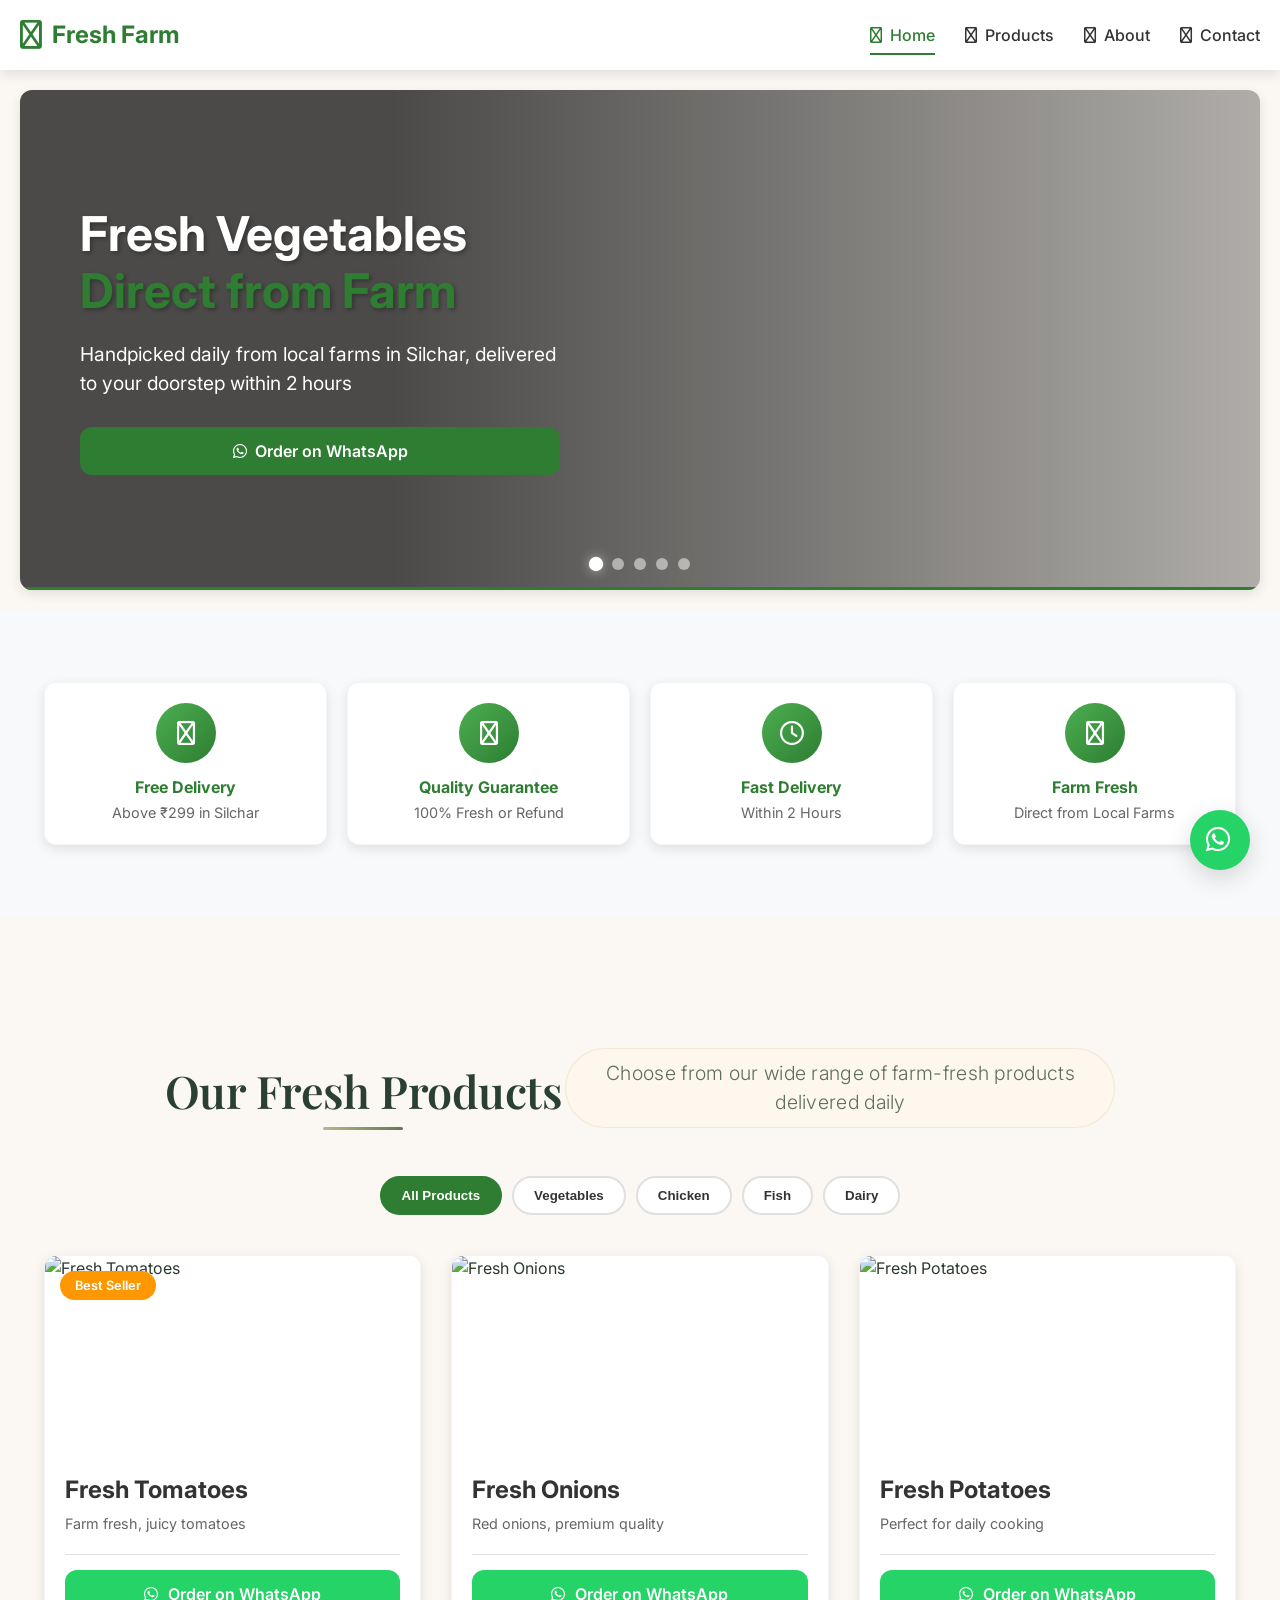
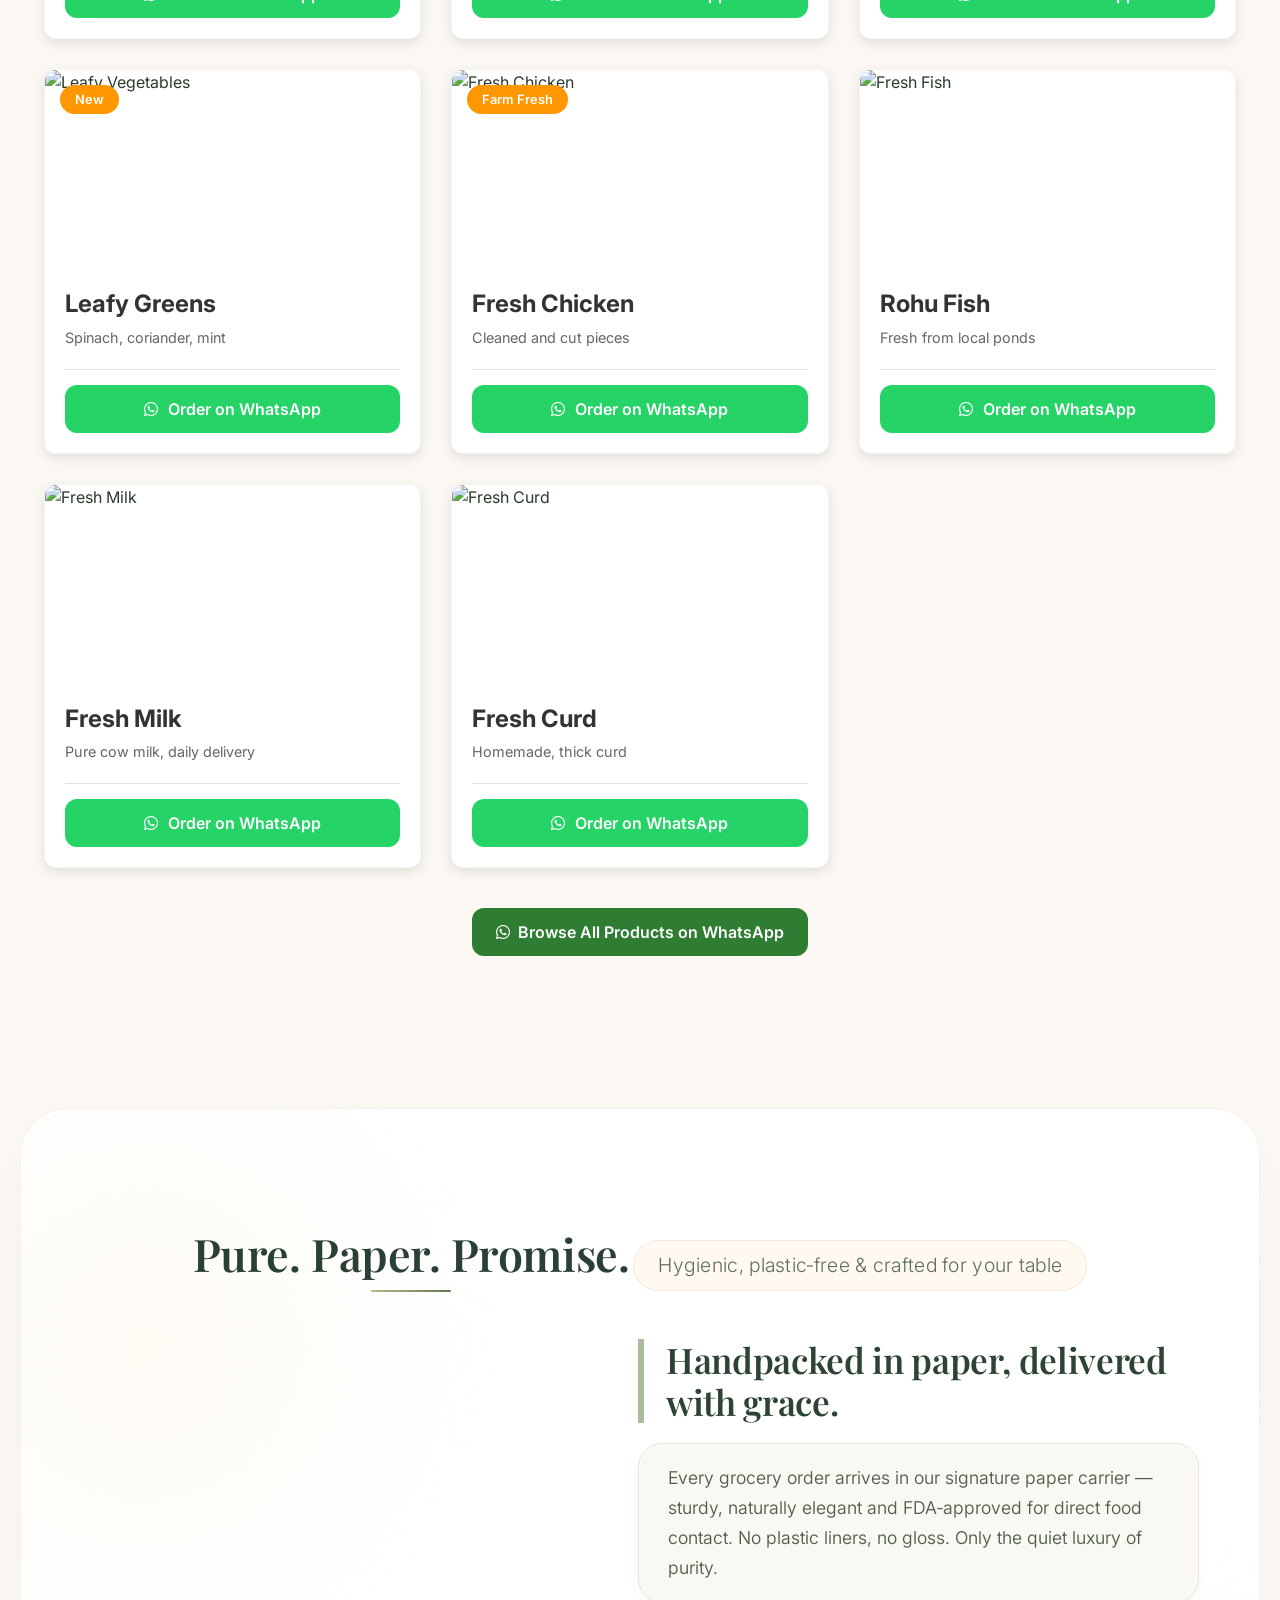
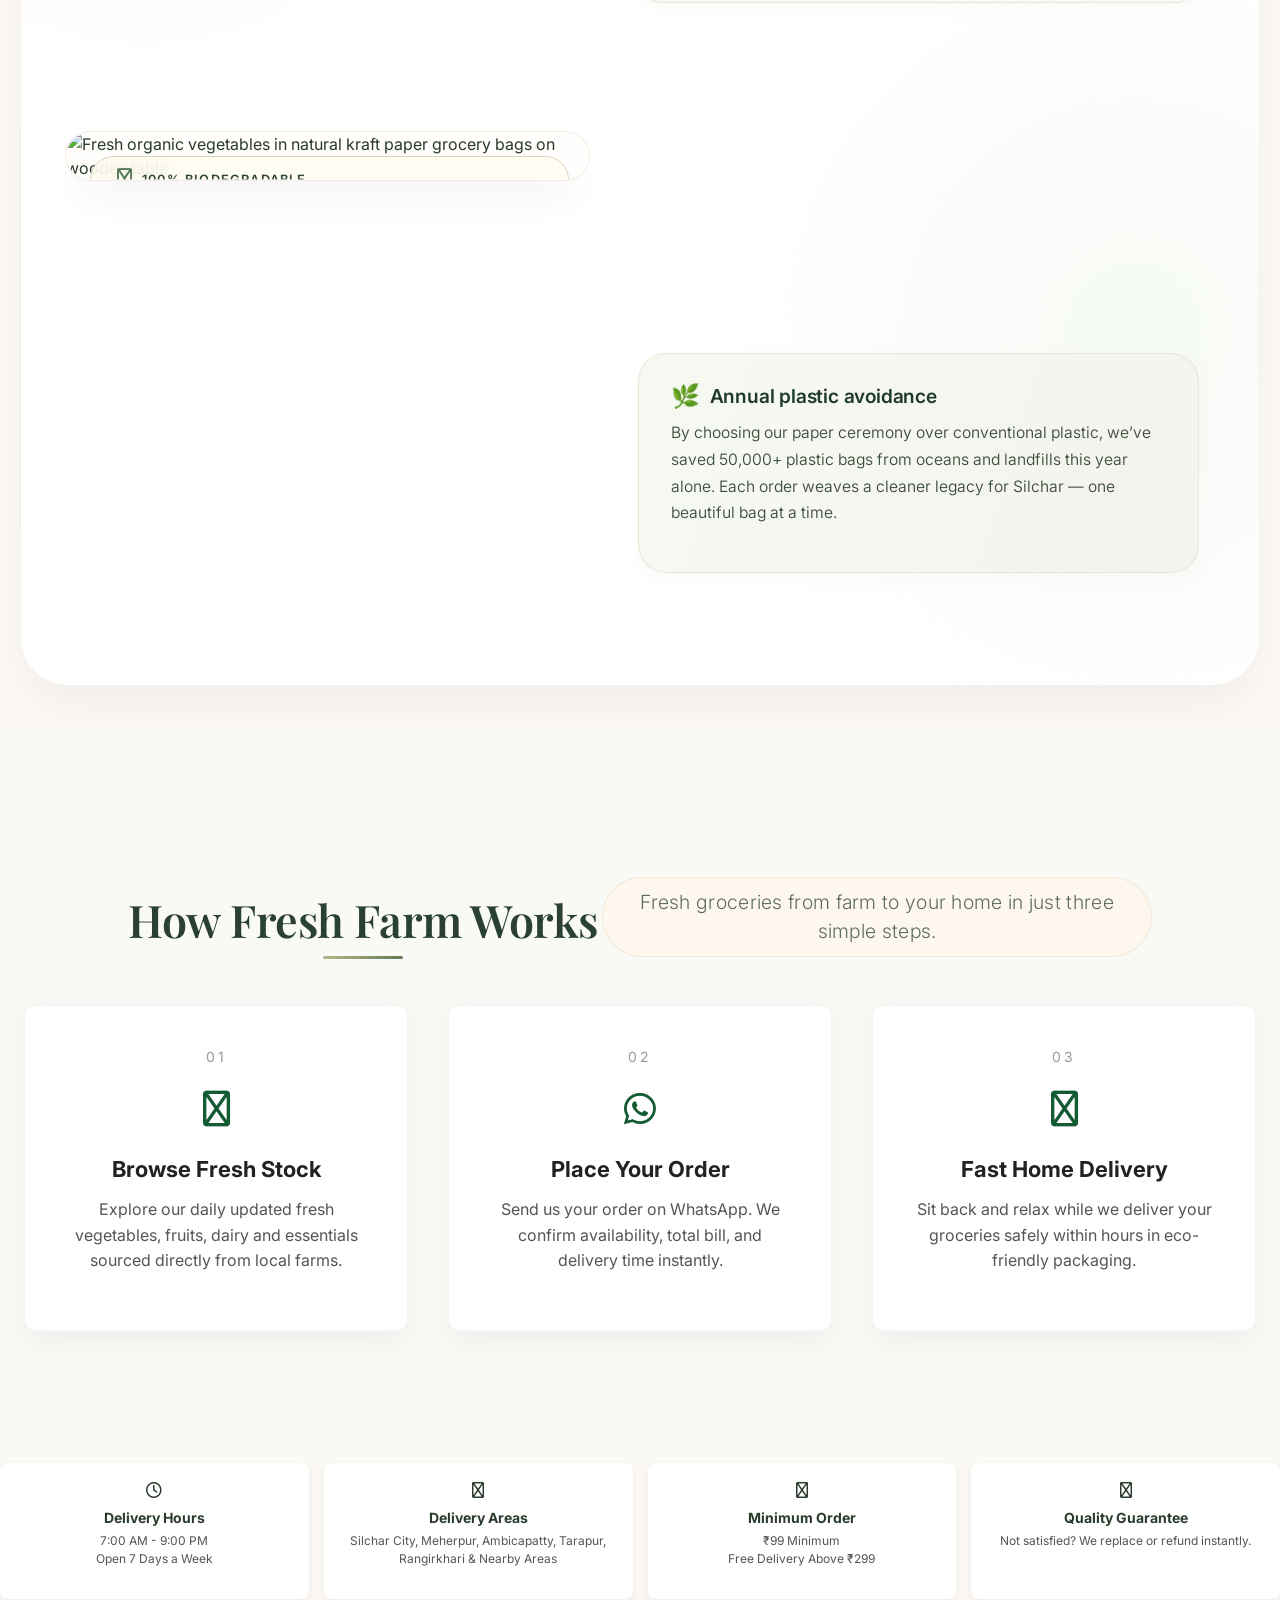
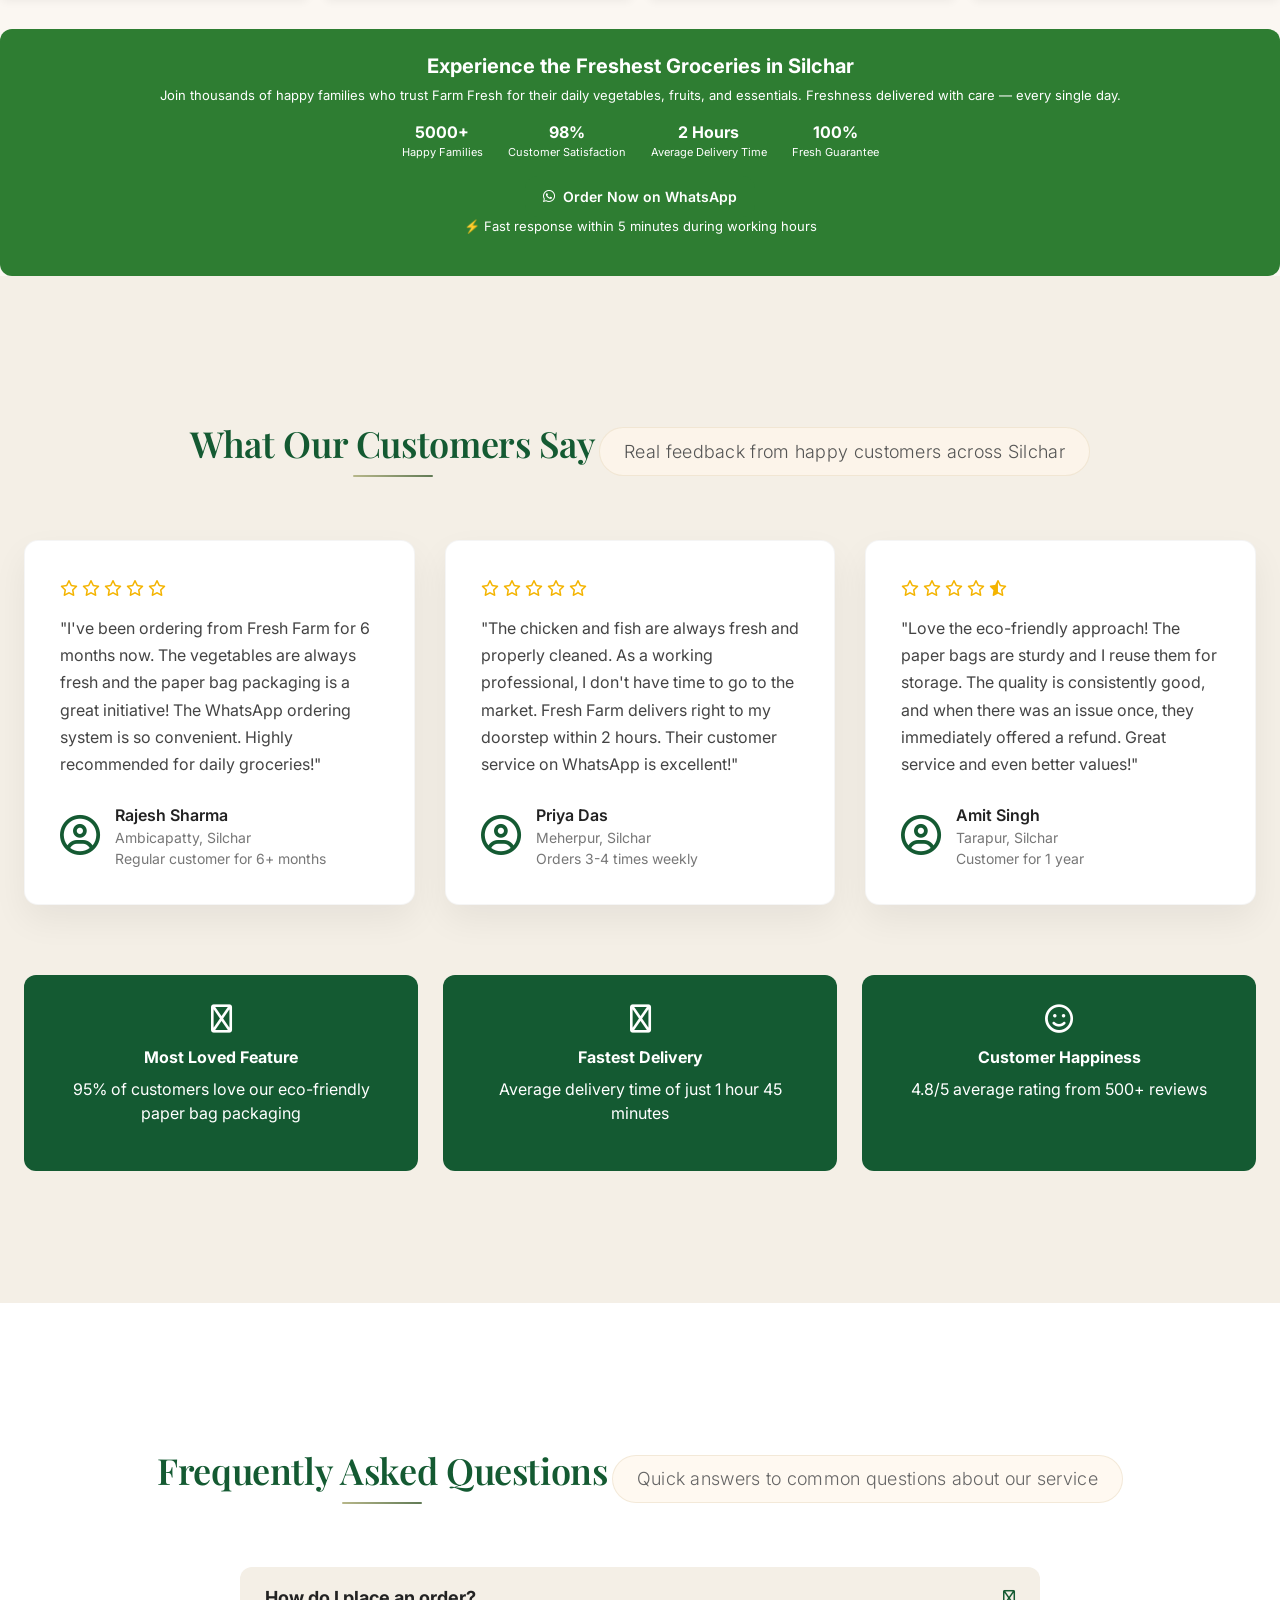
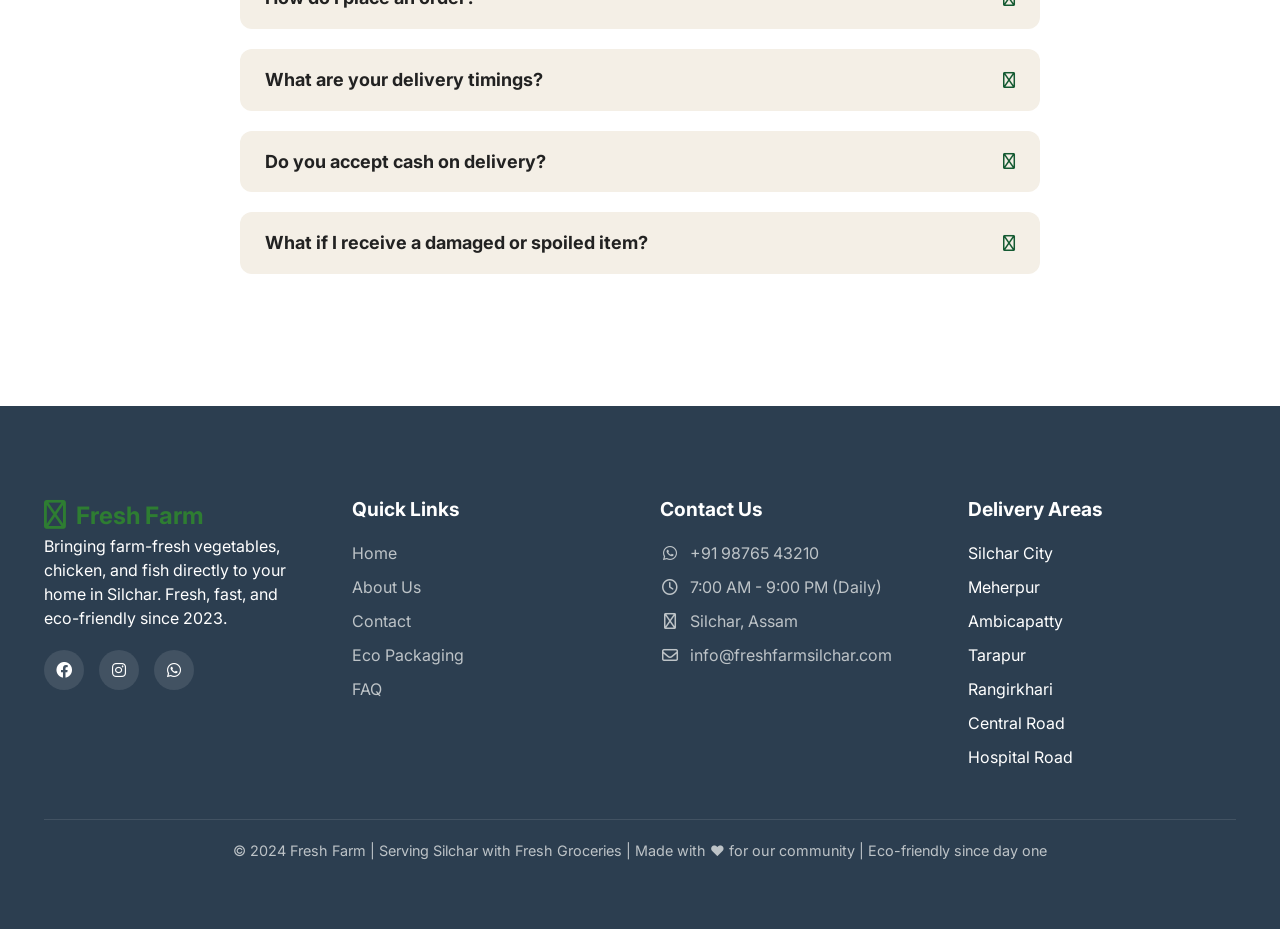
==== commit d48e625c: "Add professional products page with filtering and WhatsApp ordering" ====
--- a/index.html
+++ b/index.html
@@ -18,6 +18,7 @@
             </div>
             <ul class="nav-links">
                 <li><a href="index.html" class="active"><i class="fas fa-home"></i> Home</a></li>
+                <li><a href="products.html"><i class="fas fa-box"></i> Products</a></li>
                 <li><a href="about.html"><i class="fas fa-info-circle"></i> About</a></li>
                 <li><a href="contact.html"><i class="fas fa-phone-alt"></i> Contact</a></li>
             </ul>
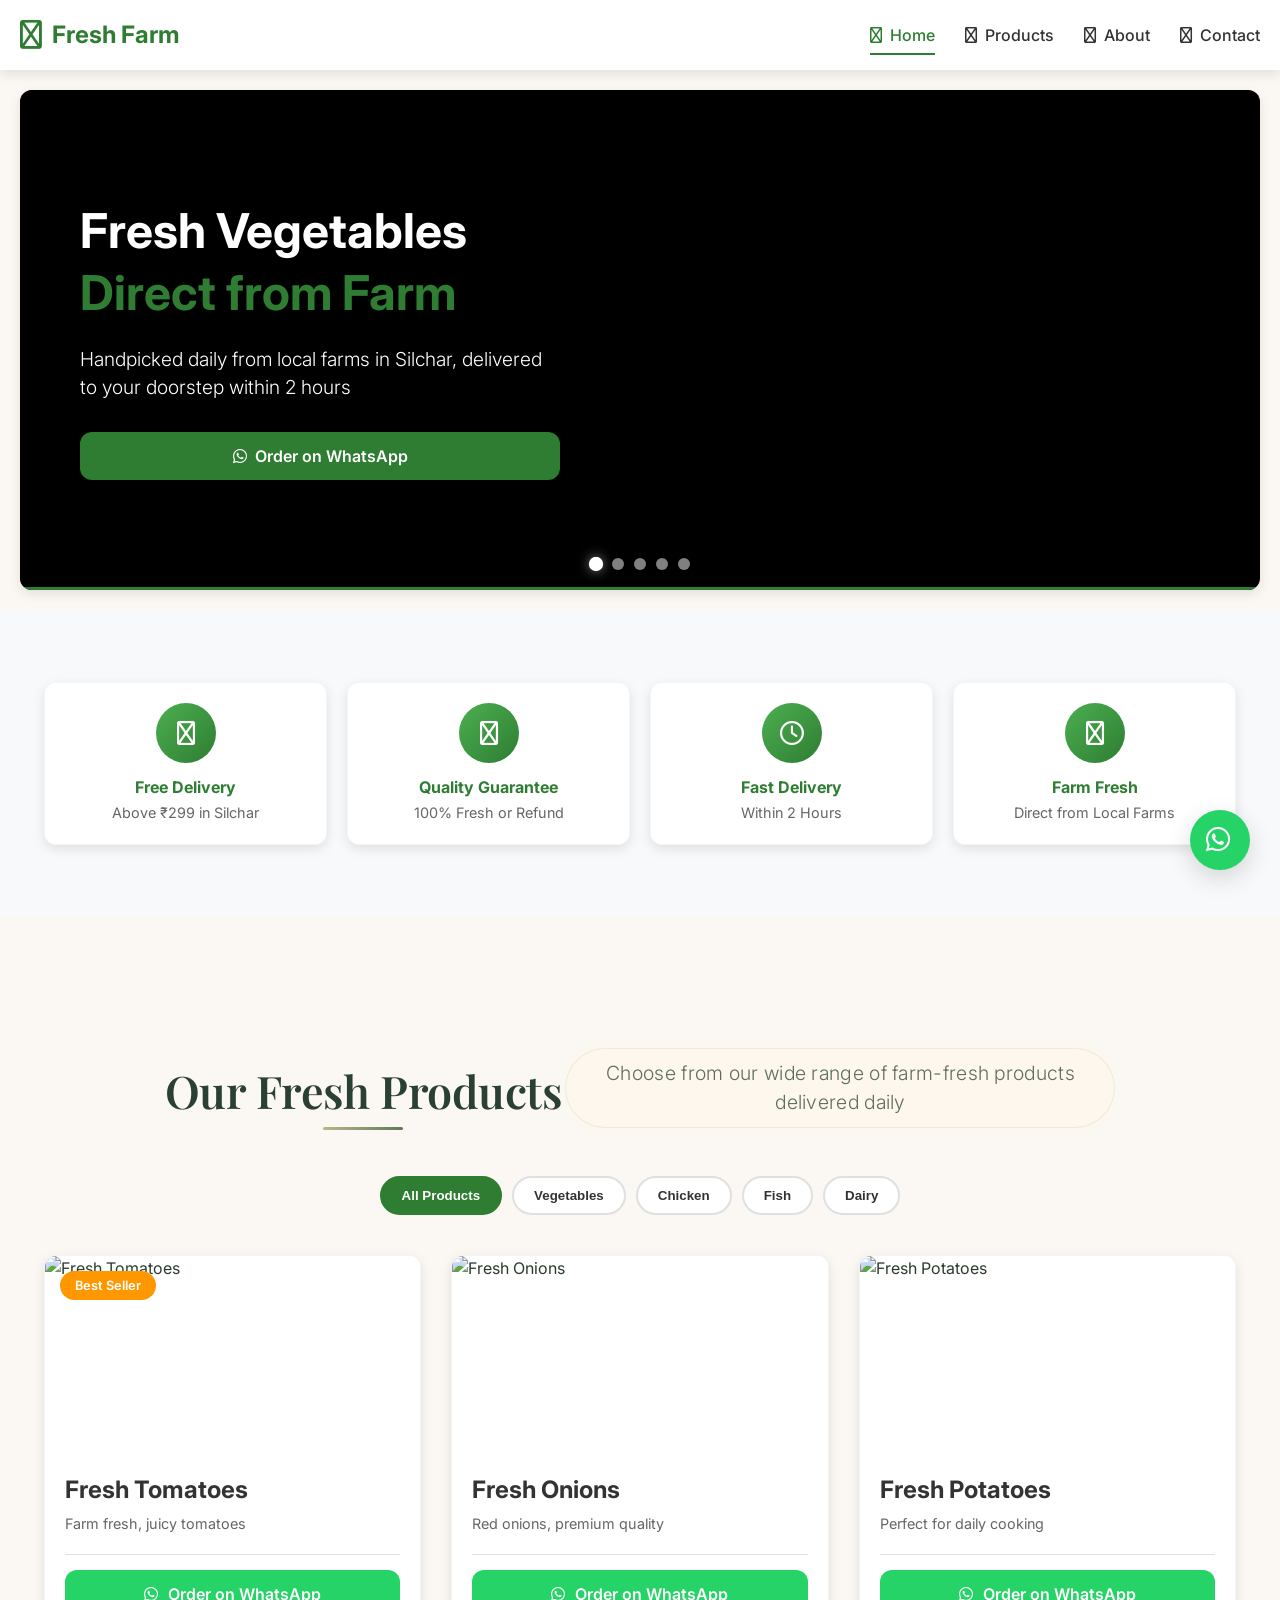
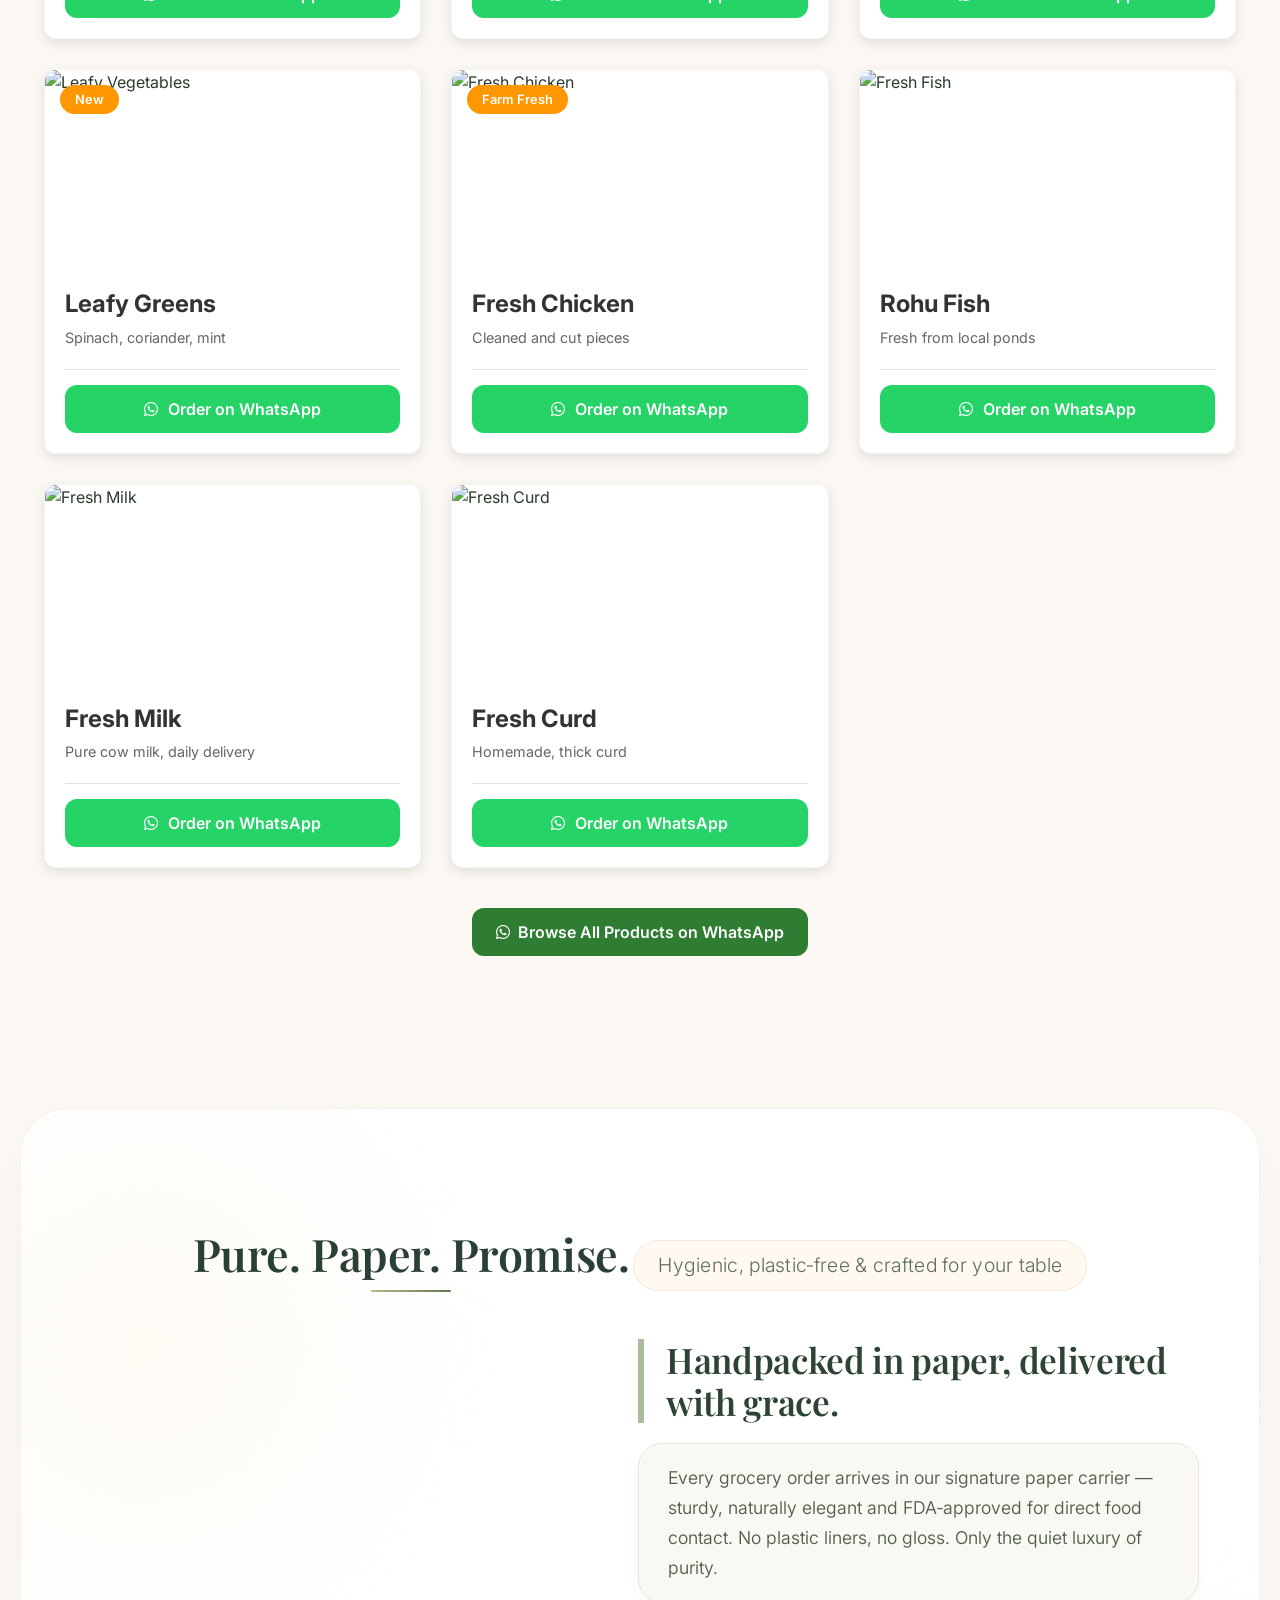
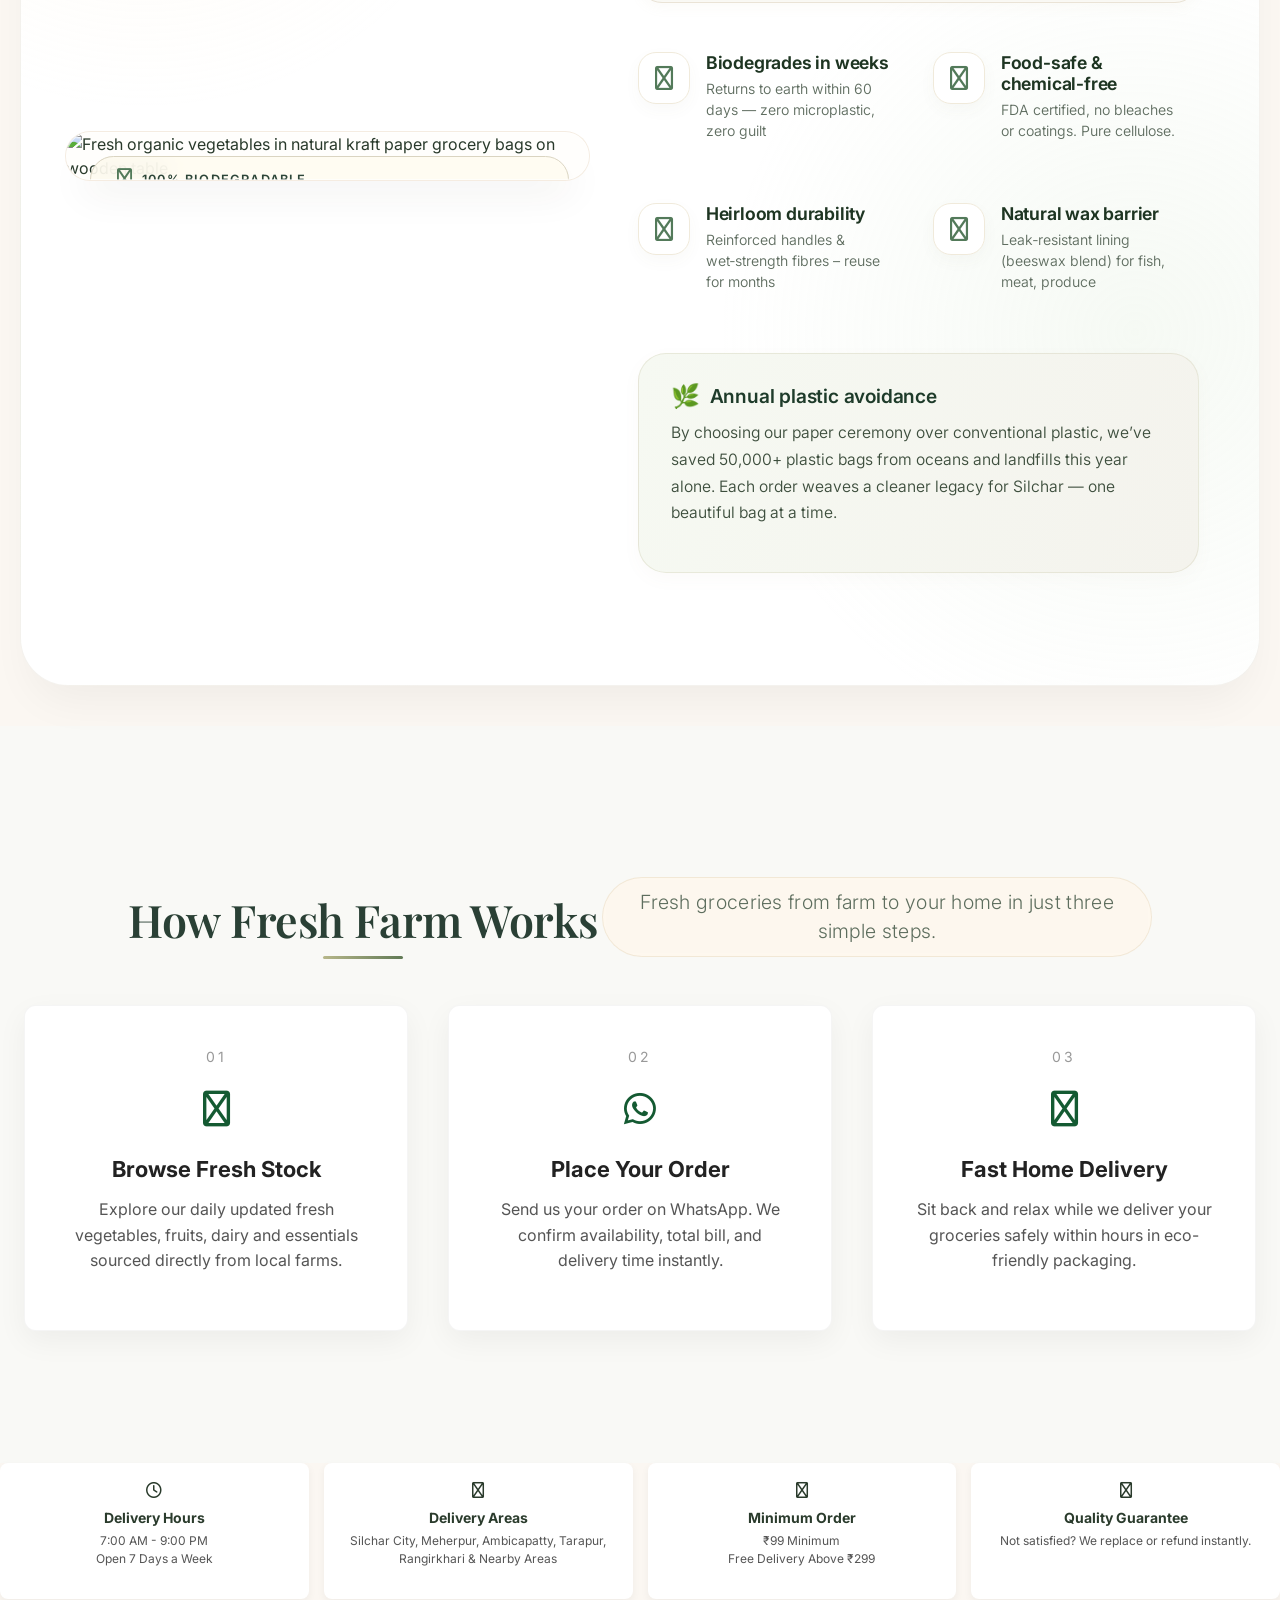
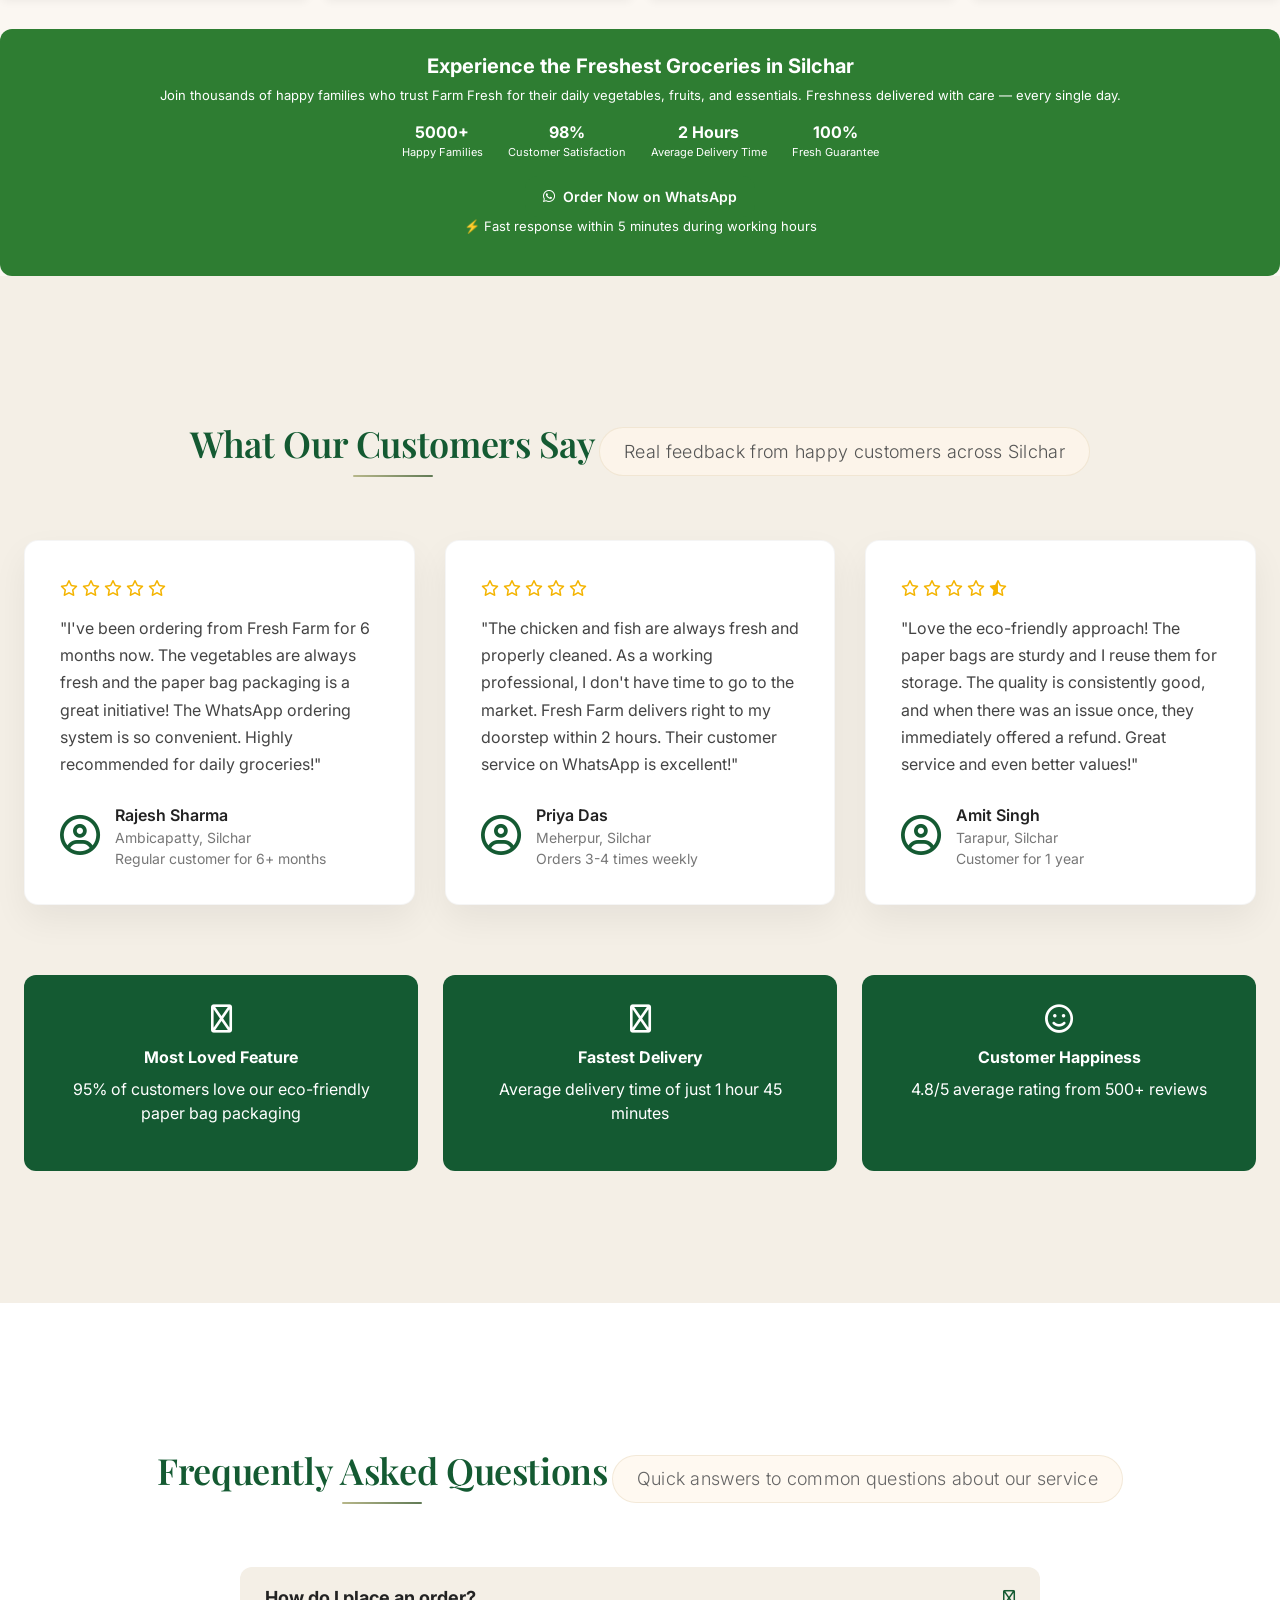
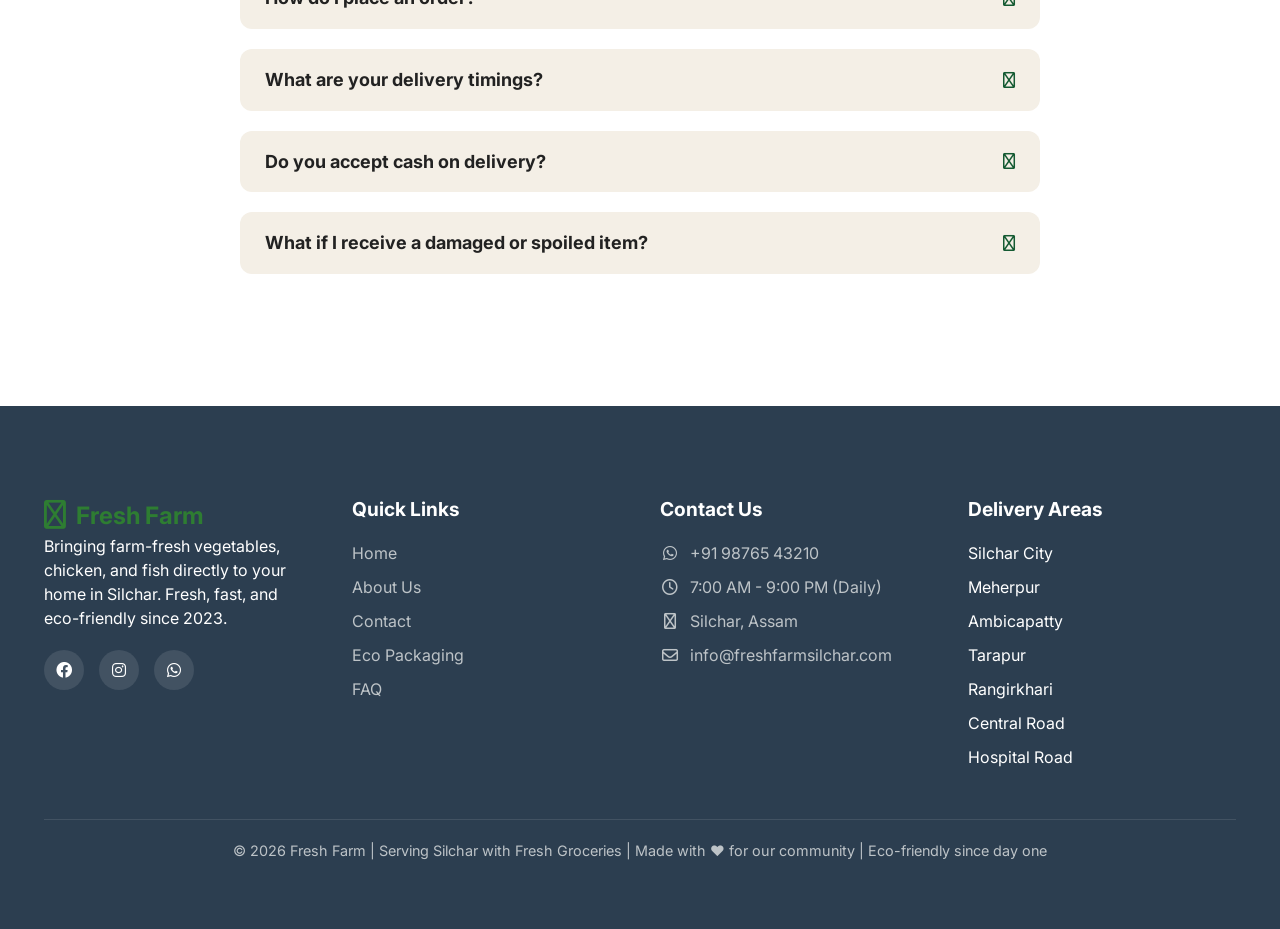
==== commit 54567854: "Fix slider: move DOM selectors to DOMContentLoaded and fix script path" ====
--- a/index.html
+++ b/index.html
@@ -1083,6 +1083,6 @@
         </div>
     </footer>
 
-    <script src="js/script.js"></script>
+    <script src="css/js/script.js"></script>
 </body>
 </html>
--- a/css/style.css
+++ b/css/style.css
@@ -177,19 +177,31 @@
     border-radius: var(--radius);
     margin: 20px;
     box-shadow: var(--shadow);
+    background: #000;
 }
 
 .slider-container {
     display: flex;
     height: 100%;
-    transition: transform 0.6s cubic-bezier(0.4, 0, 0.2, 1);
-    will-change: transform;
+    position: relative;
+    will-change: contents;
 }
 
 .slide {
     min-width: 100%;
     height: 100%;
-    position: relative;
+    position: absolute;
+    top: 0;
+    left: 0;
+    opacity: 0;
+    transition: opacity 0.7s ease-in-out;
+    pointer-events: none;
+}
+
+.slide.active {
+    opacity: 1;
+    pointer-events: auto;
+    z-index: 2;
 }
 
 .slide-image {
@@ -197,7 +209,24 @@
     inset: 0;
     background-size: cover;
     background-position: center;
-    animation: zoomEffect 30s ease-in-out infinite;
+    animation: smoothZoom 7s ease-in-out forwards;
+}
+
+@keyframes smoothZoom {
+    0% {
+        transform: scale(1);
+        opacity: 0;
+    }
+    10% {
+        opacity: 1;
+    }
+    90% {
+        opacity: 1;
+    }
+    100% {
+        transform: scale(1.08);
+        opacity: 1;
+    }
 }
 
 @keyframes zoomEffect {
@@ -211,6 +240,7 @@
     inset: 0;
     background: linear-gradient(to right, rgba(0,0,0,0.7) 30%, rgba(0,0,0,0.3));
     z-index: 1;
+    transition: opacity 0.7s ease-in-out;
 }
 
 .slide-content {
@@ -223,6 +253,28 @@
     display: flex;
     flex-direction: column;
     justify-content: center;
+    opacity: 0;
+    transform: translateX(-30px);
+    transition: all 0.7s ease-in-out 0.2s;
+}
+
+.slide.active .slide-content {
+    opacity: 1;
+    transform: translateX(0);
+}
+
+.slide-content h1 {
+    font-size: 2.8rem;
+    font-weight: 700;
+    margin-bottom: 1.2rem;
+    line-height: 1.3;
+}
+
+.slide-content p {
+    font-size: 1.1rem;
+    margin-bottom: 2rem;
+    opacity: 0.95;
+    font-weight: 300;
 }
 
 /* Slider Controls */
@@ -234,47 +286,56 @@
     width: 50px;
     height: 50px;
     border-radius: 50%;
-    background: rgba(255,255,255,0.15);
-    backdrop-filter: blur(8px);
-    border: 1px solid rgba(255,255,255,0.3);
+    background: rgba(255,255,255,0.2);
+    backdrop-filter: blur(10px);
+    border: 2px solid rgba(255,255,255,0.4);
     display: flex;
     align-items: center;
     justify-content: center;
     cursor: pointer;
     z-index: 3;
-    transition: var(--transition);
+    transition: all 0.3s ease;
     color: white;
+    font-size: 1.2rem;
 }
 
 .slider-control:hover {
-    transform: translateY(-50%) scale(1.1);
-}
-
-.slider-control.prev { left: 20px; }
-.slider-control.next { right: 20px; }
+    background: rgba(255,255,255,0.35);
+    border-color: rgba(255,255,255,0.6);
+    transform: translateY(-50%) scale(1.15);
+}
+
+.slider-control.prev { left: 30px; }
+.slider-control.next { right: 30px; }
 
 .slider-dots {
     position: absolute;
-    bottom: 20px;
+    bottom: 30px;
     left: 50%;
     transform: translateX(-50%);
     display: flex;
-    gap: 10px;
+    gap: 12px;
     z-index: 3;
 }
 
 .dot {
-    width: 12px;
-    height: 12px;
+    width: 14px;
+    height: 14px;
     border-radius: 50%;
-    background: rgba(255,255,255,0.5);
+    background: rgba(255,255,255,0.4);
     cursor: pointer;
-    transition: var(--transition);
+    transition: all 0.4s cubic-bezier(0.4, 0, 0.2, 1);
+    border: 2px solid transparent;
+}
+
+.dot:hover {
+    background: rgba(255,255,255,0.6);
 }
 
 .dot.active {
     background: var(--white);
-    transform: scale(1.2);
+    transform: scale(1.3);
+    box-shadow: 0 0 12px rgba(255,255,255,0.5);
 }
 
 /* ============================= */
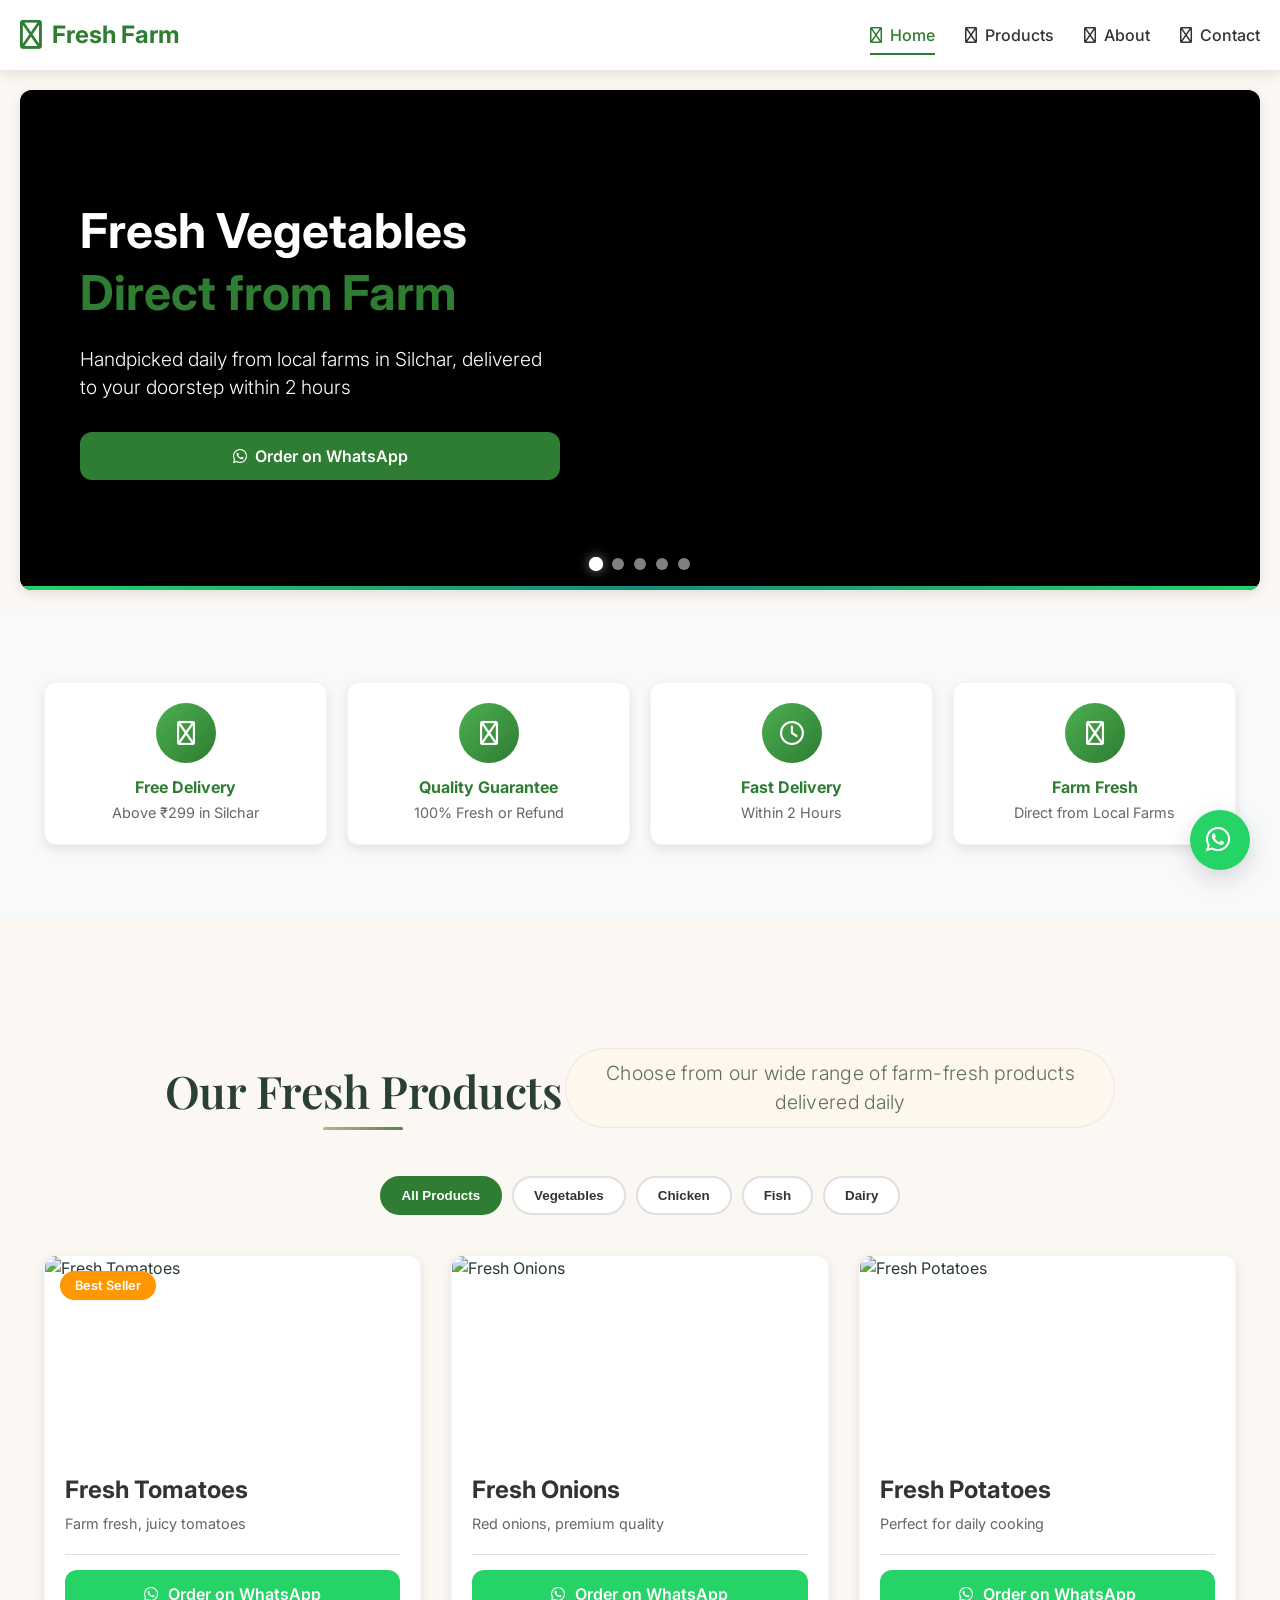
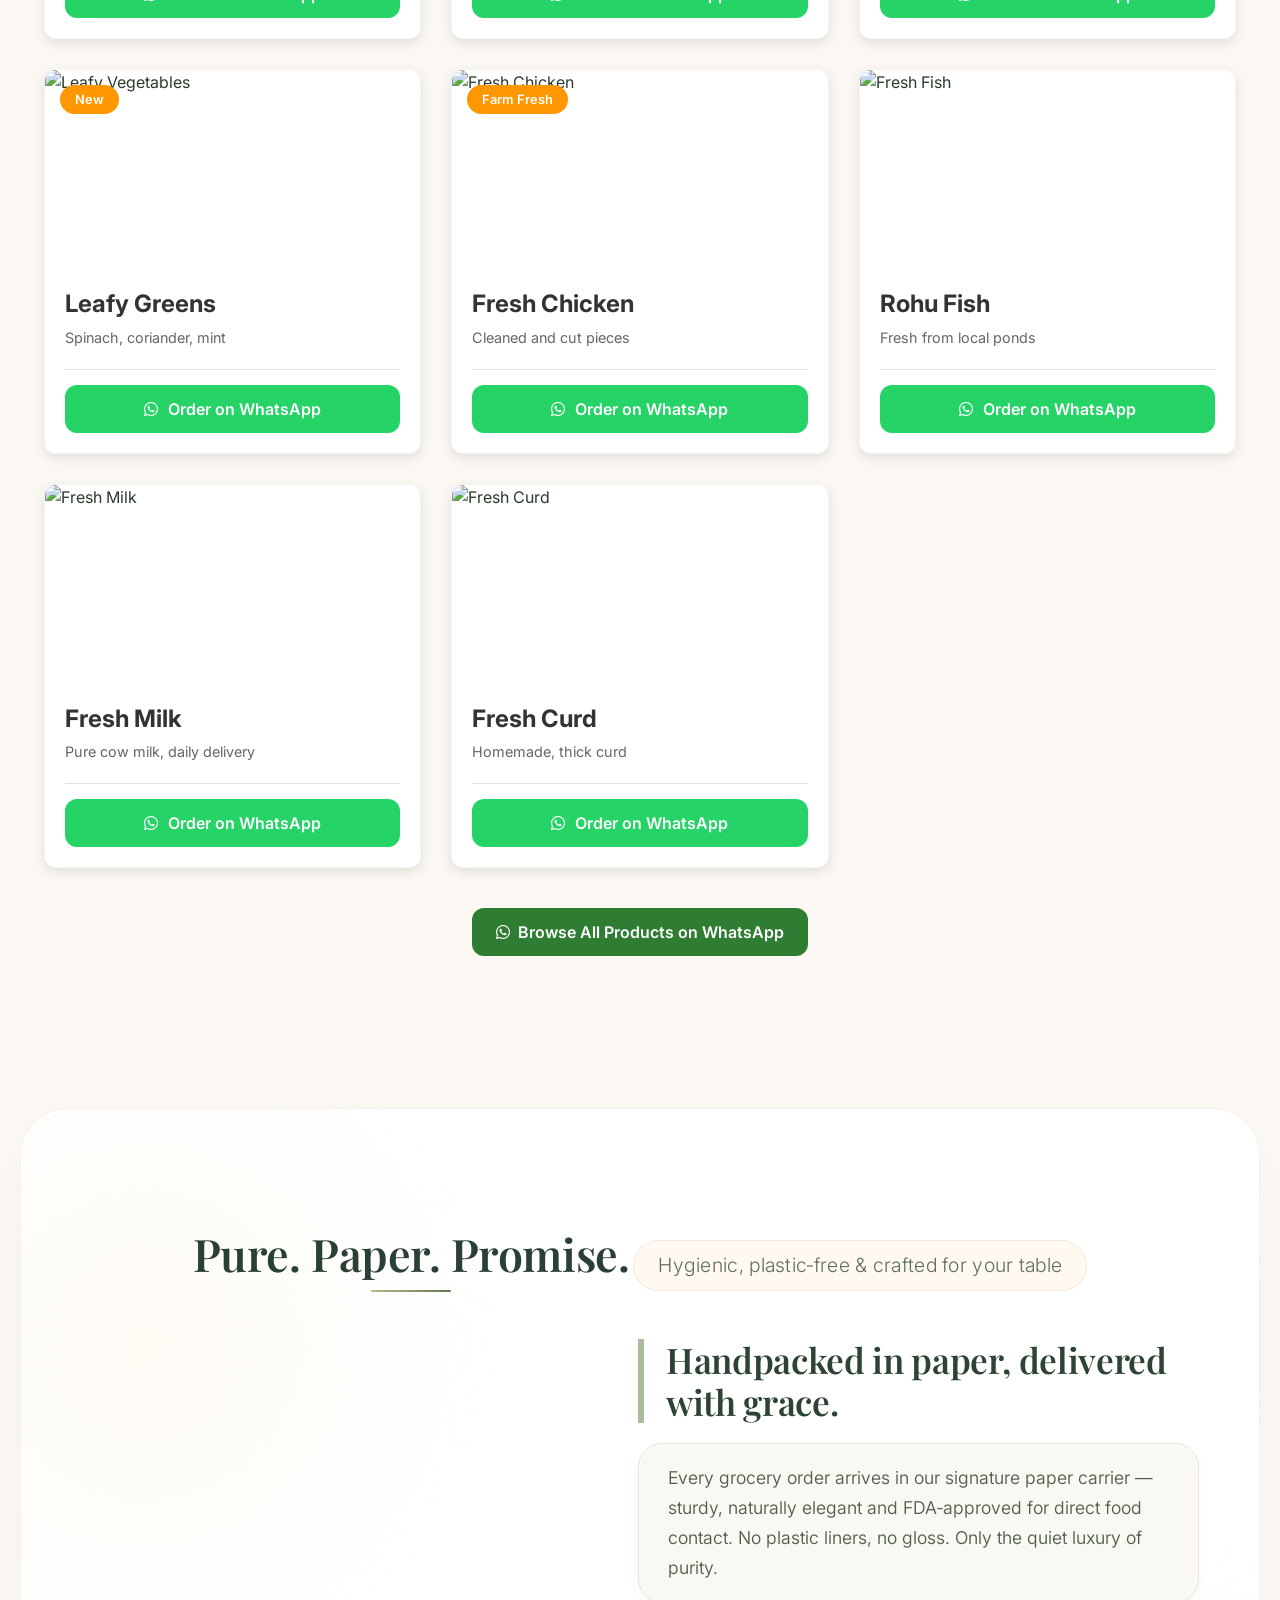
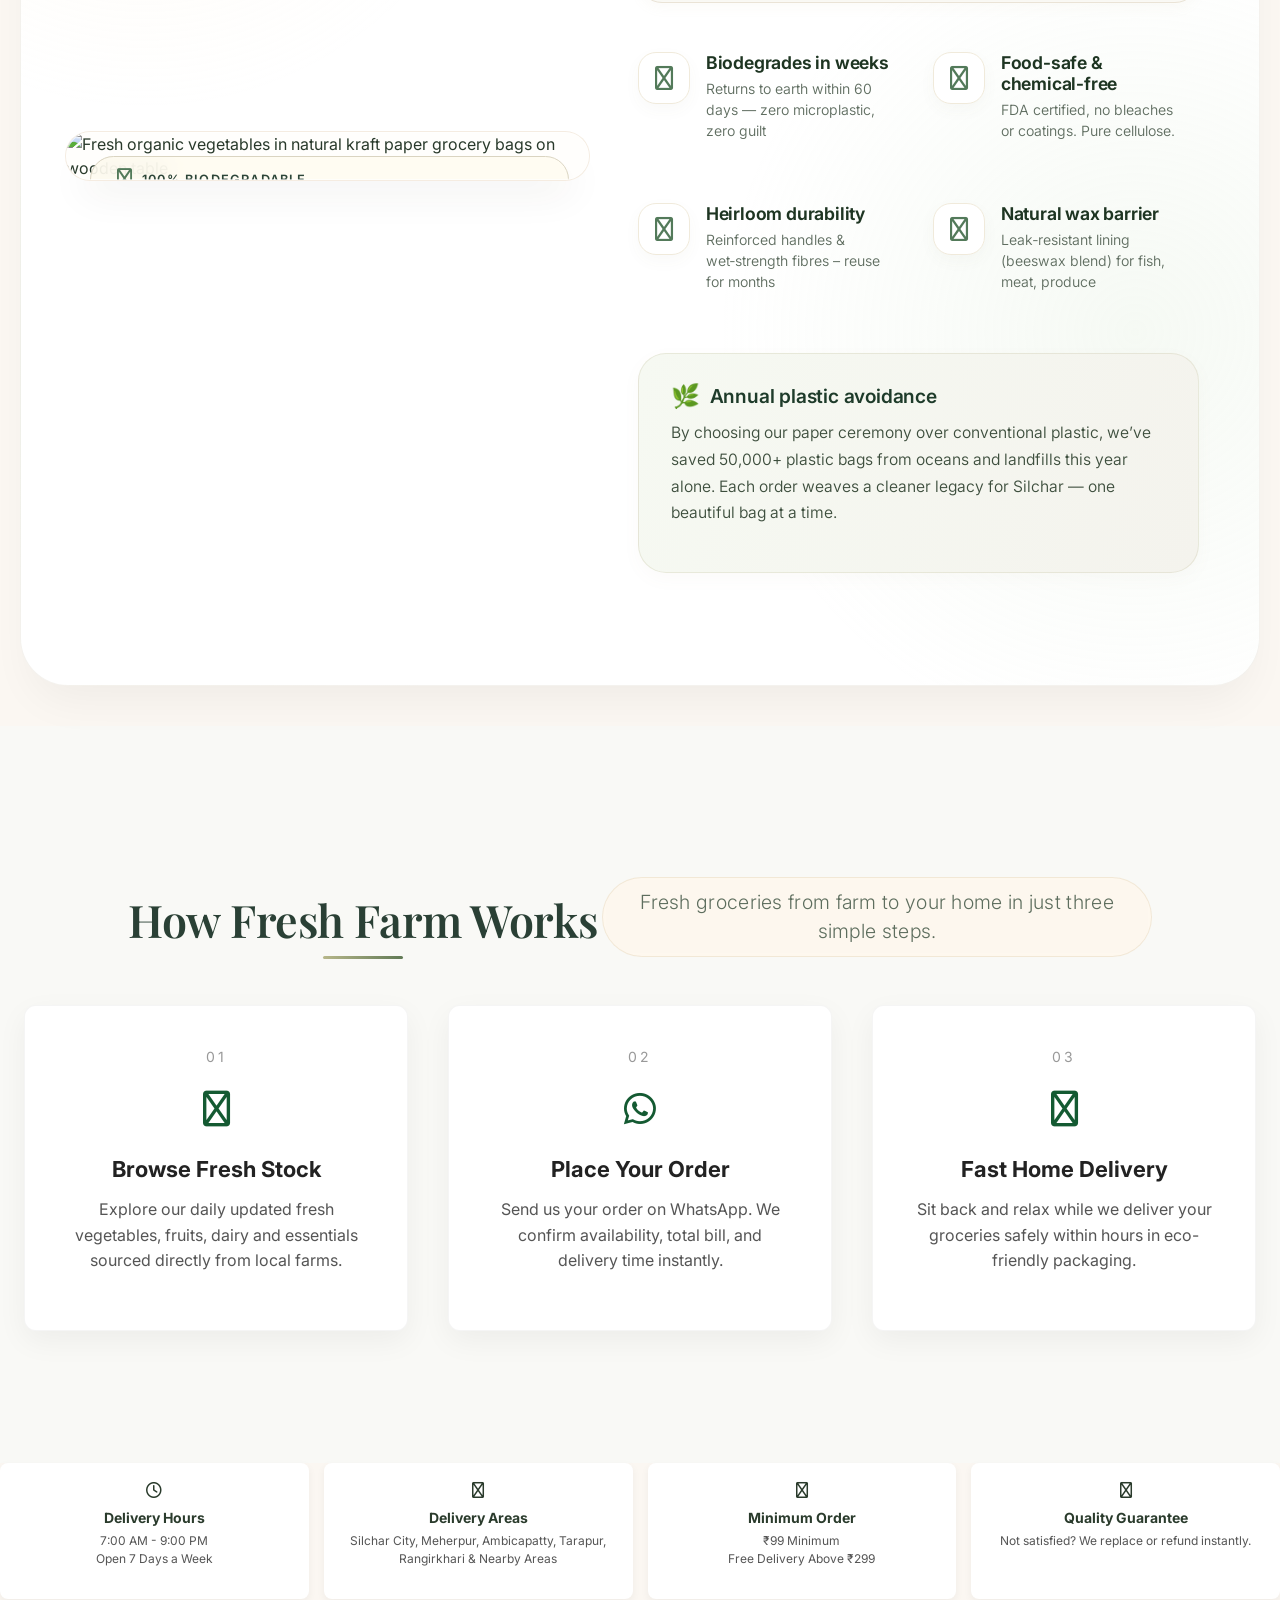
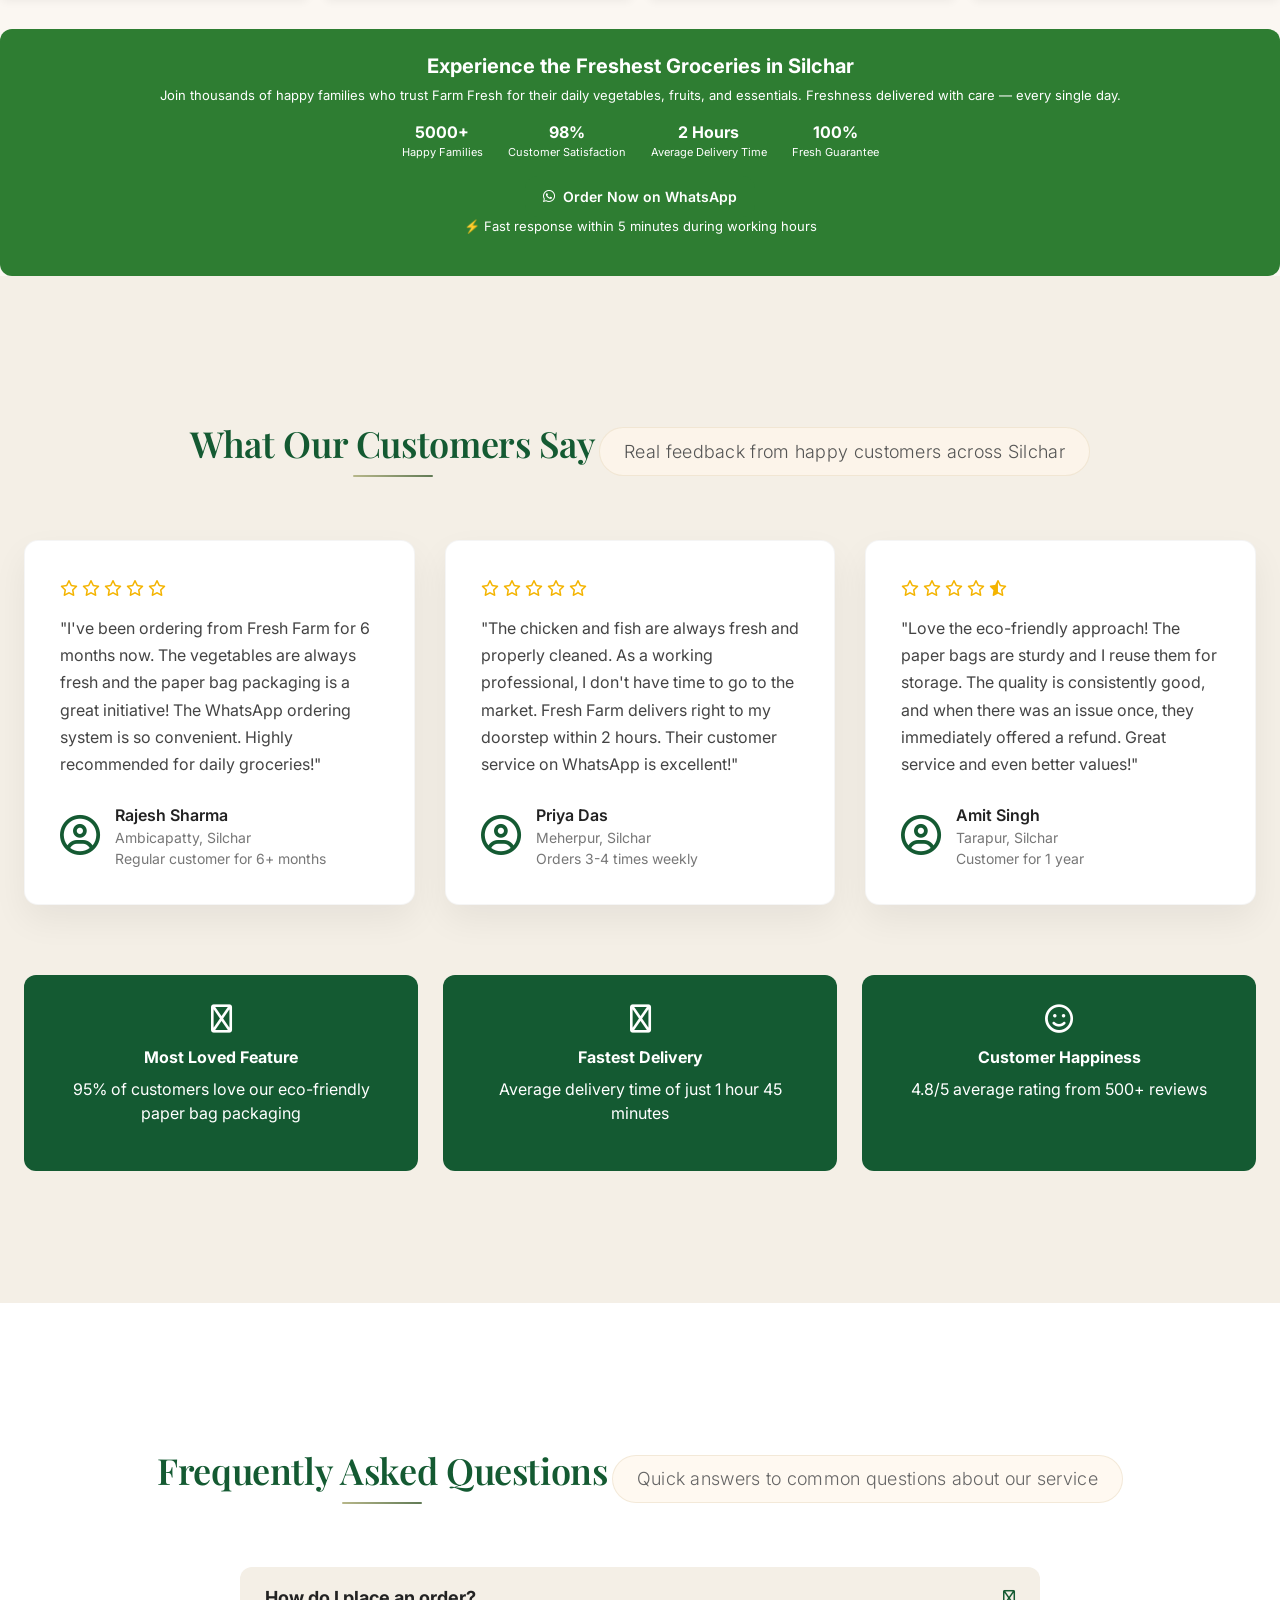
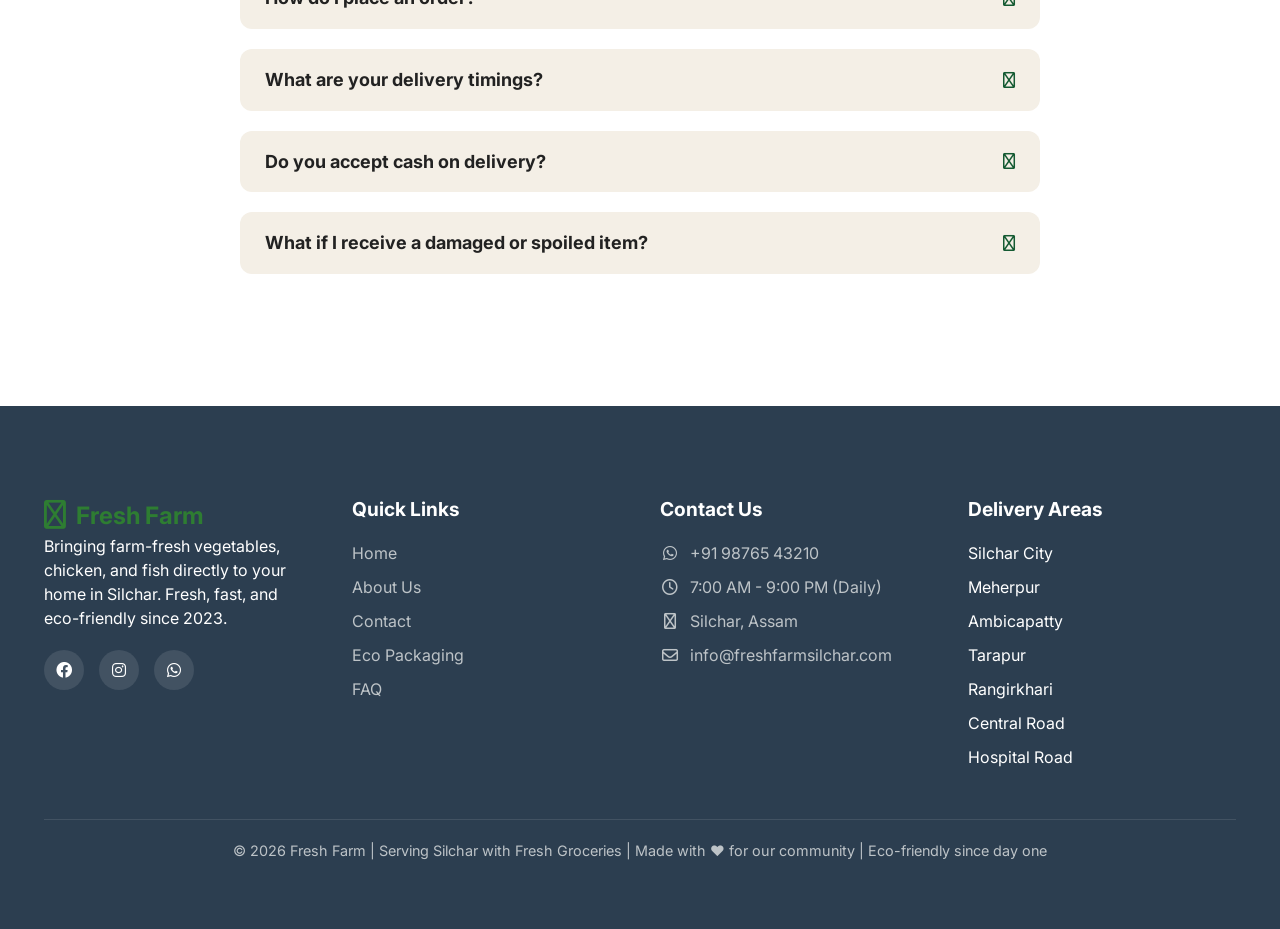
==== commit 907f6145: "Add automatic slideshow with progress bar and improved images" ====
--- a/index.html
+++ b/index.html
@@ -33,7 +33,7 @@
         <div class="slider-container">
             <!-- Slide 1 -->
             <div class="slide active">
-                <div class="slide-image" style="background-image: url('https://images.unsplash.com/photo-1542838132-92c53300491e?ixlib=rb-1.2.1&auto=format&fit=crop&w=1600&q=80');"></div>
+                <div class="slide-image" style="background-image: url('https://images.unsplash.com/photo-1488459716781-6815ba36f45b?ixlib=rb-4.0.3&auto=format&fit=crop&w=1600&q=80');"></div>
                 <div class="slide-content">
                     <h1>Fresh Vegetables <span class="highlight">Direct from Farm</span></h1>
                     <p>Handpicked daily from local farms in Silchar, delivered to your doorstep within 2 hours</p>
@@ -43,7 +43,7 @@
             
             <!-- Slide 2 -->
             <div class="slide">
-                <div class="slide-image" style="background-image: url('https://images.unsplash.com/photo-1566385101042-1a0f0c126a96?ixlib=rb-1.2.1&auto=format&fit=crop&w=1600&q=80');"></div>
+                <div class="slide-image" style="background-image: url('https://images.unsplash.com/photo-1607623814075-e51df1bdc82f?ixlib=rb-4.0.3&auto=format&fit=crop&w=1600&q=80');"></div>
                 <div class="slide-content">
                     <h1>Fresh Chicken <span class="highlight">& Fish</span></h1>
                     <p>Premium quality chicken & fresh fish, cleaned and cut ready for cooking</p>
@@ -53,17 +53,17 @@
             
             <!-- Slide 3 -->
             <div class="slide">
-                <div class="slide-image" style="background-image: url('https://images.unsplash.com/photo-1556909114-f6e7ad7d3136?ixlib=rb-1.2.1&auto=format&fit=crop&w=1600&q=80');"></div>
+                <div class="slide-image" style="background-image: url('https://images.unsplash.com/photo-1563636619-e9143da7973b?ixlib=rb-4.0.3&auto=format&fit=crop&w=1600&q=80');"></div>
                 <div class="slide-content">
-                    <h1>Daily Dairy <span class="highlight">Products</span></h1>
-                    <p>Fresh milk, curd, and dairy products delivered every morning</p>
+                    <h1>Fresh Milk <span class="highlight">& Dairy</span></h1>
+                    <p>Fresh milk, curd, and dairy products delivered every morning straight to your door</p>
                     <a href="#categories" class="btn btn-primary">Browse Dairy Products</a>
                 </div>
             </div>
             
             <!-- Slide 4 -->
             <div class="slide">
-                <div class="slide-image" style="background-image: url('https://images.unsplash.com/photo-1604176354204-9268737828e4?ixlib=rb-1.2.1&auto=format&fit=crop&w=1600&q=80');"></div>
+                <div class="slide-image" style="background-image: url('https://images.unsplash.com/photo-1598103442097-8b74394b95c6?ixlib=rb-4.0.3&auto=format&fit=crop&w=1600&q=80');"></div>
                 <div class="slide-content">
                     <h1>Eco-Friendly <span class="highlight">Packaging</span></h1>
                     <p>All items packed in 100% biodegradable paper bags - Good for you & the planet</p>
@@ -73,13 +73,15 @@
             
             <!-- Slide 5 -->
             <div class="slide">
-                <div class="slide-image" style="background-image: url('https://images.unsplash.com/photo-1589923186741-b7d59d6b2c4a?ixlib=rb-1.2.1&auto=format&fit=crop&w=1600&q=80');"></div>
+                <div class="slide-image" style="background-image: url('https://images.unsplash.com/photo-1563636619-e9143da7973b?ixlib=rb-4.0.3&auto=format&fit=crop&w=1600&q=80');"></div>
                 <div class="slide-content">
                     <h1>Free Delivery <span class="highlight">in Silchar</span></h1>
                     <p>Free home delivery on orders above ₹299. Serving Silchar since 2023</p>
                     <a href="https://wa.me/919876543210" class="btn btn-primary"><i class="fab fa-whatsapp"></i> Start Ordering Now</a>
                 </div>
             </div>
+            
+            <div class="slide-progress"></div>
         </div>
         
         <!-- Slider Controls -->
--- a/css/style.css
+++ b/css/style.css
@@ -336,6 +336,26 @@
     background: var(--white);
     transform: scale(1.3);
     box-shadow: 0 0 12px rgba(255,255,255,0.5);
+}
+
+/* Slide Progress Bar */
+.slide-progress {
+    position: absolute;
+    bottom: 0;
+    left: 0;
+    height: 4px;
+    background: linear-gradient(90deg, #25d366, #128c7e, #25d366);
+    z-index: 10;
+    animation: slideProgress 7s linear forwards;
+}
+
+@keyframes slideProgress {
+    0% {
+        width: 0%;
+    }
+    100% {
+        width: 100%;
+    }
 }
 
 /* ============================= */
